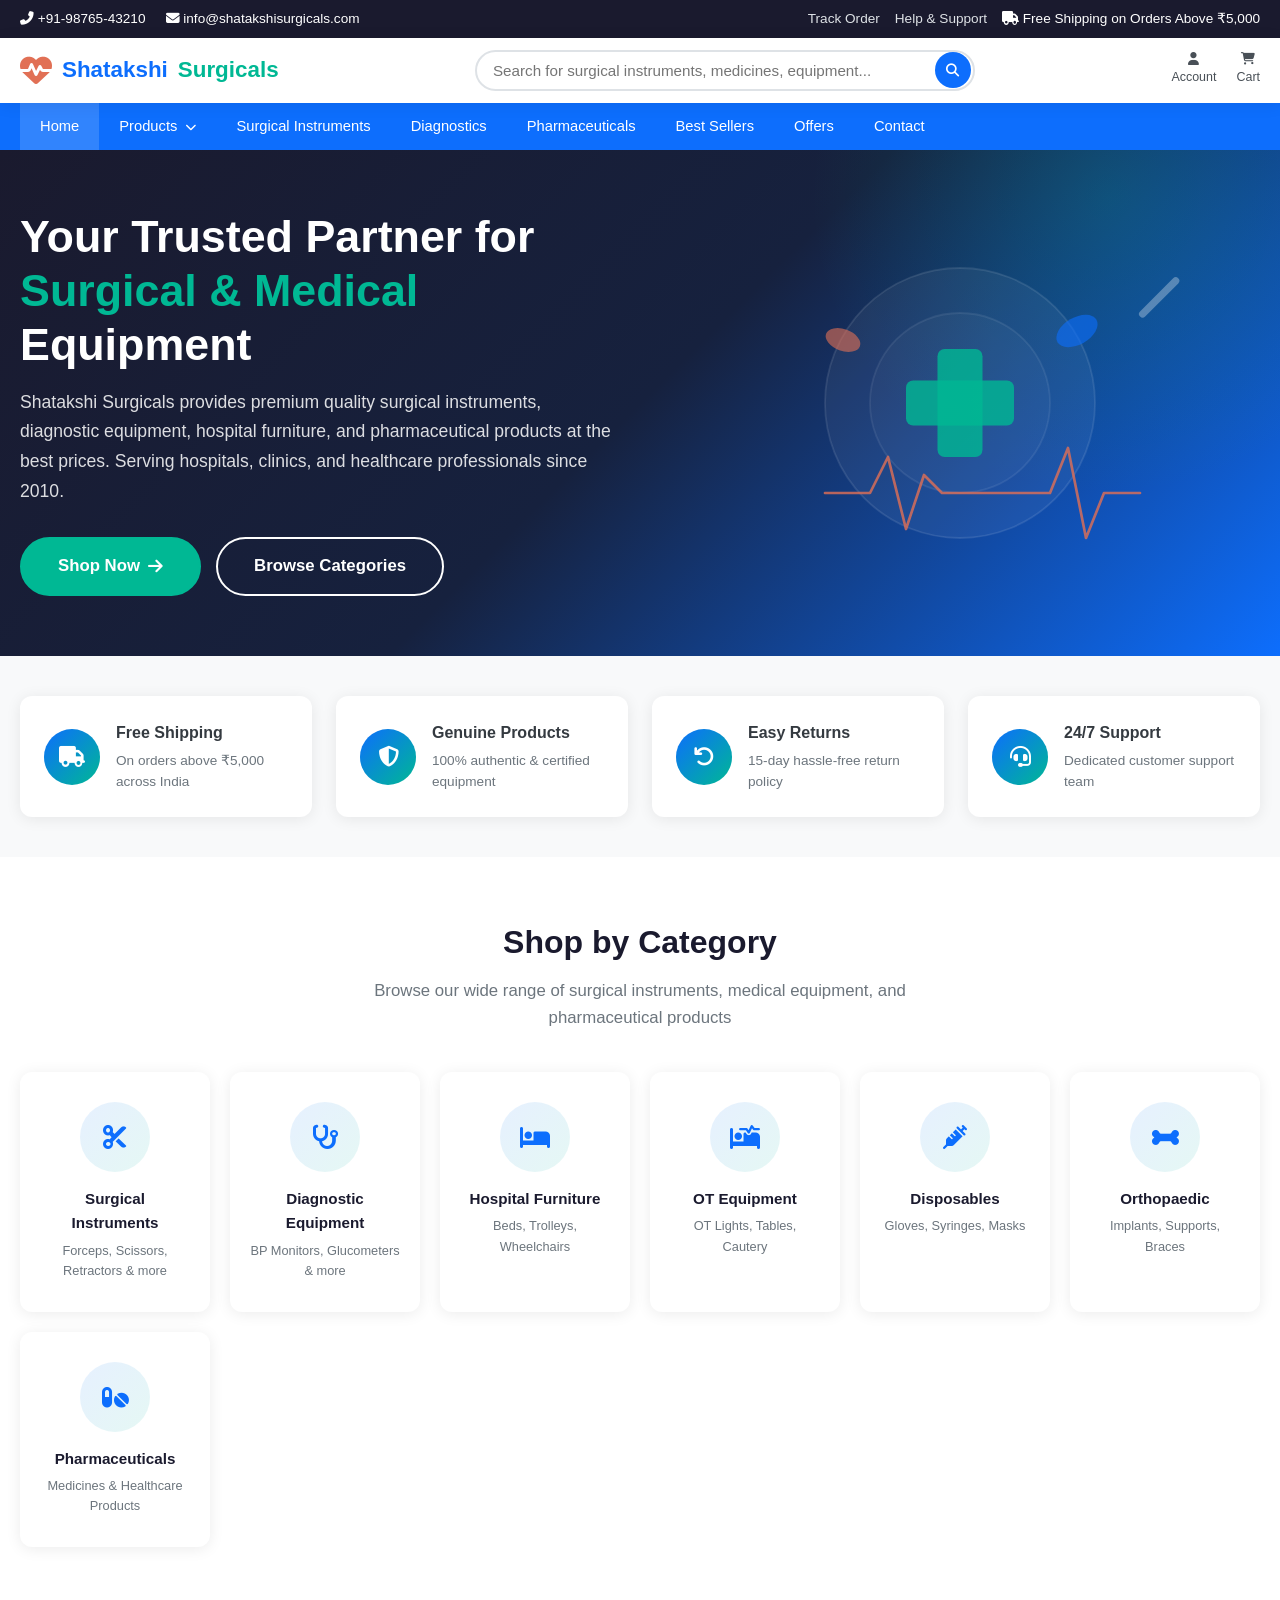
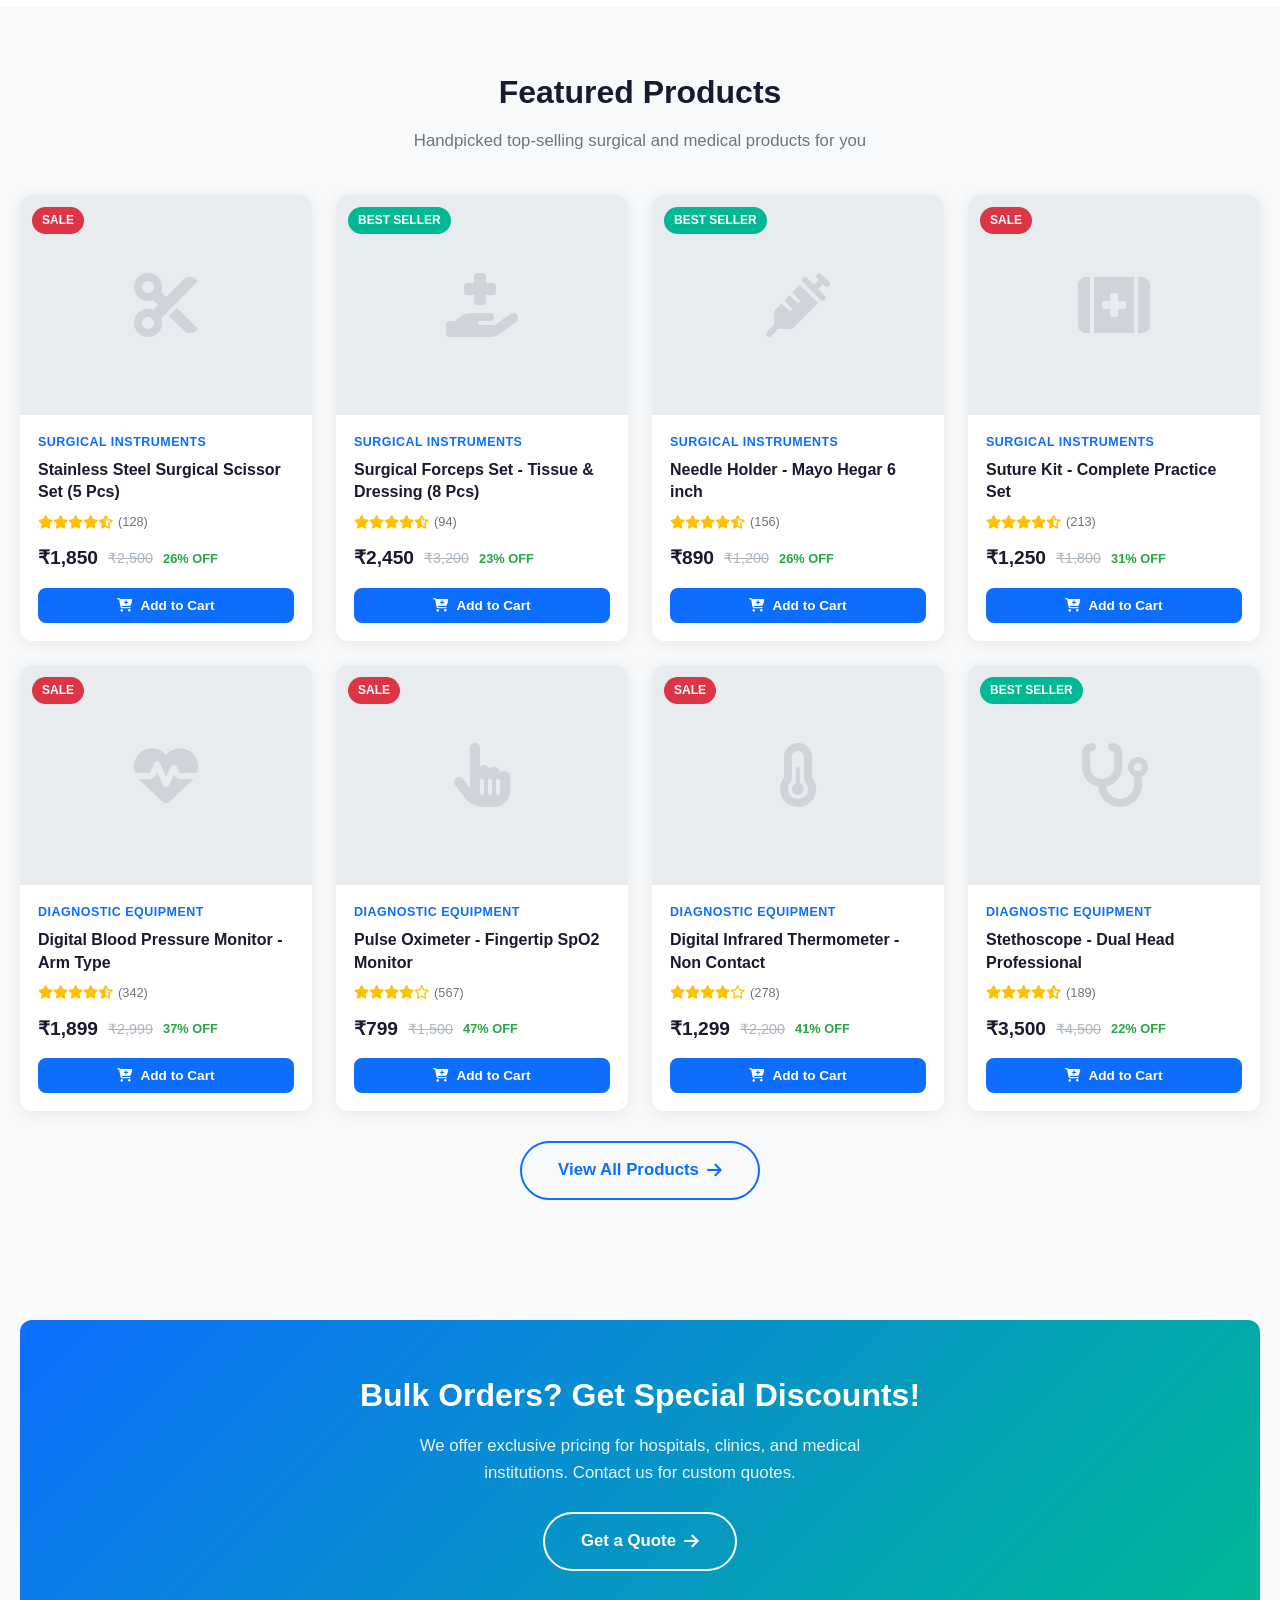
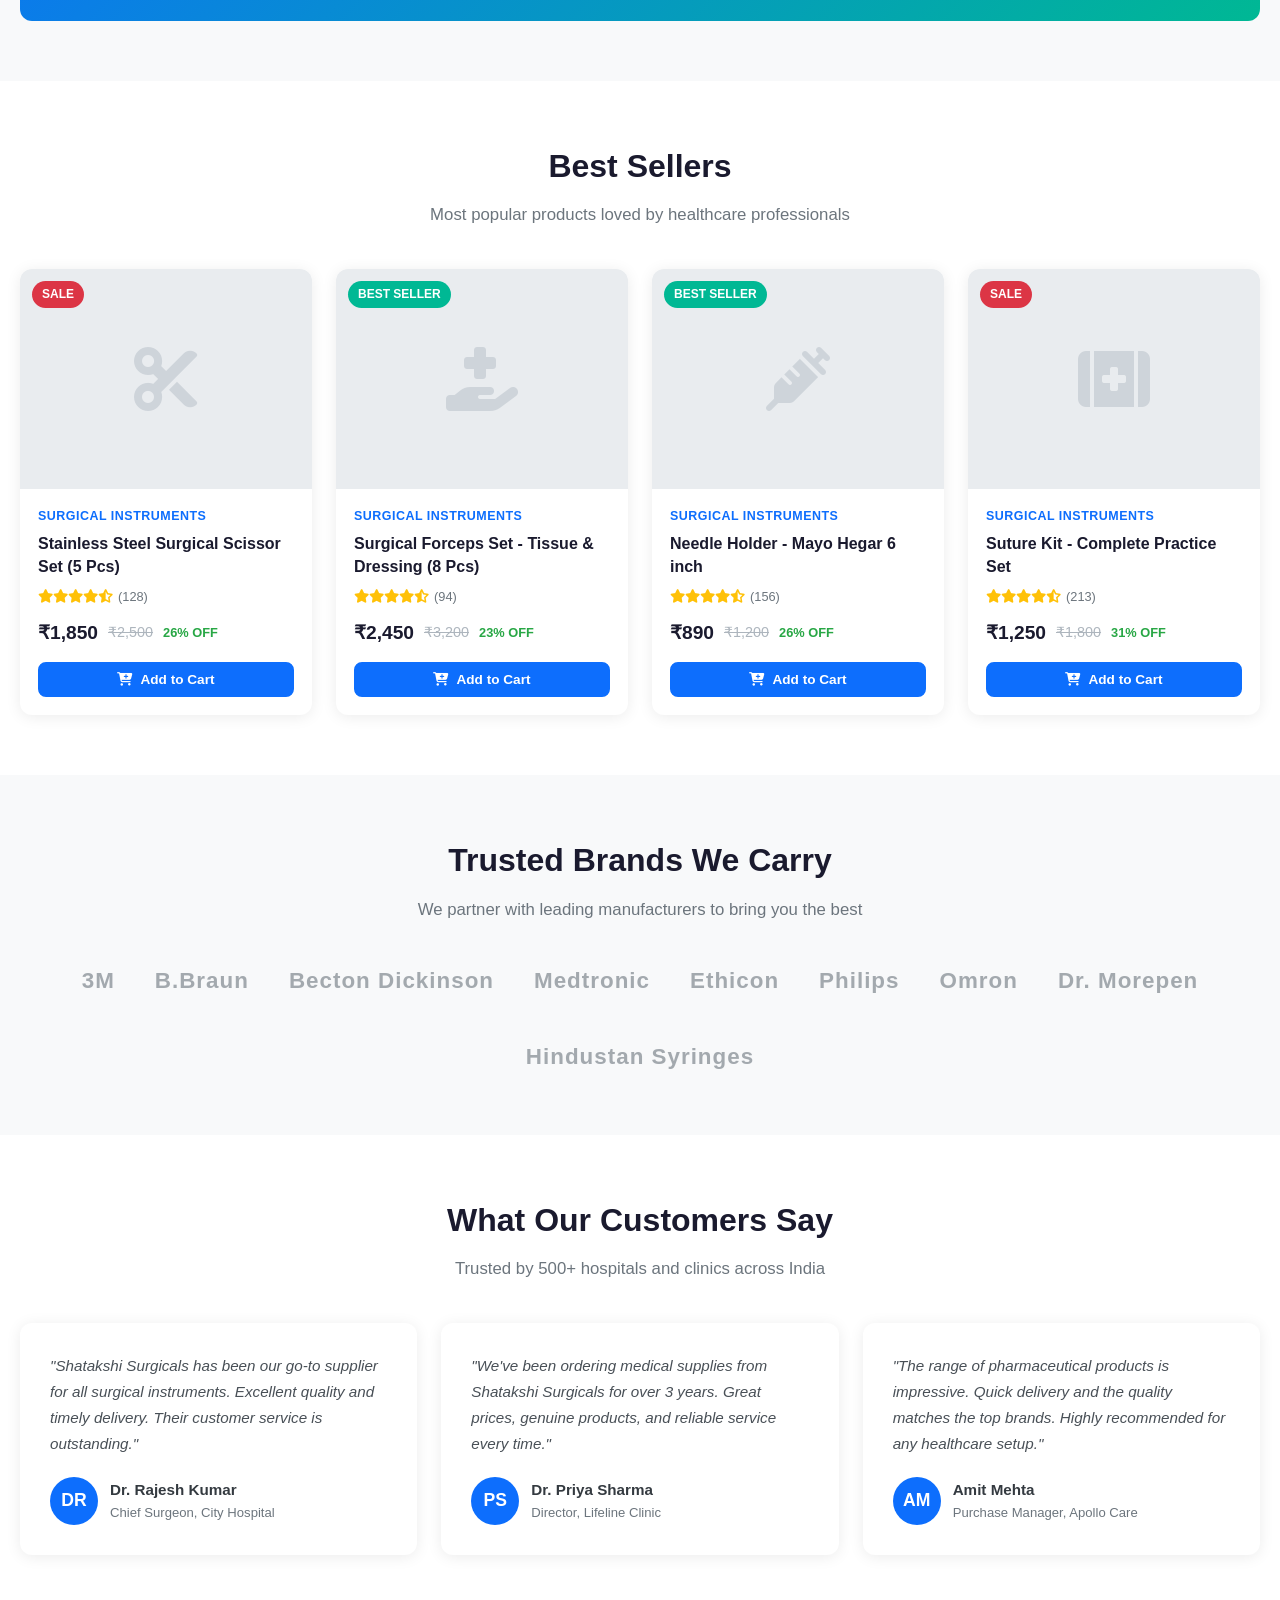
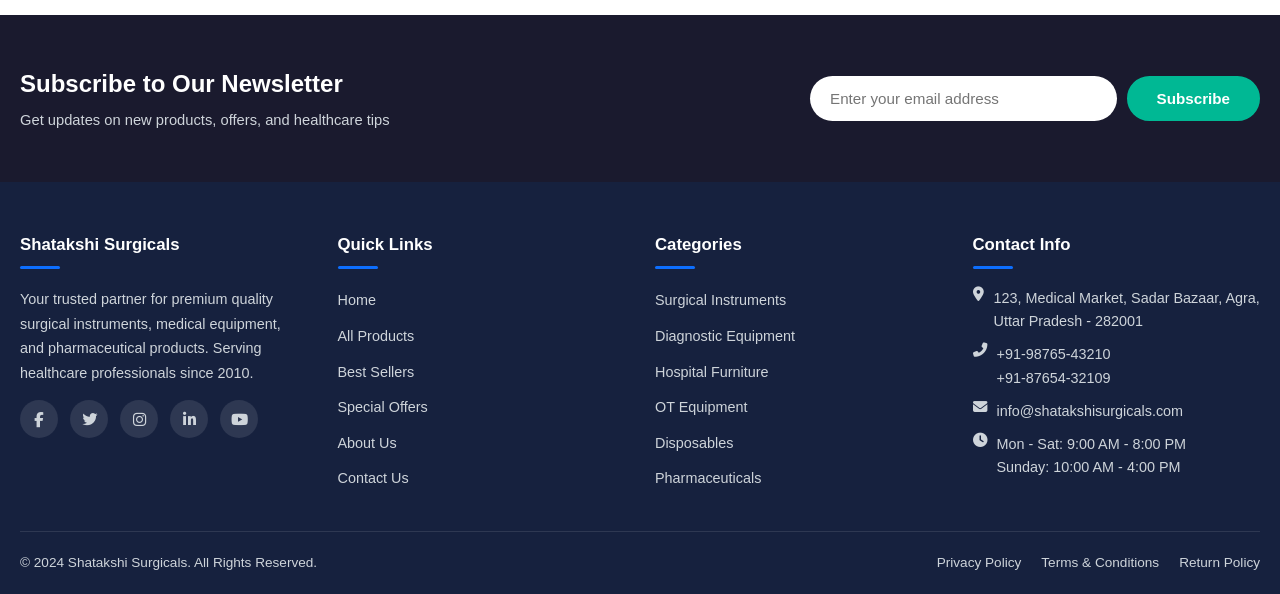
==== index.html @ 5acf2828 "Initial commit: Shatakshi Surgicals e-commerce website" ====
<!DOCTYPE html>
<html lang="en">
<head>
    <meta charset="UTF-8">
    <meta name="viewport" content="width=device-width, initial-scale=1.0">
    <title>Shatakshi Surgicals - Trusted Surgical & Pharmaceutical Equipment</title>
    <link rel="stylesheet" href="css/style.css">
    <link rel="stylesheet" href="https://cdnjs.cloudflare.com/ajax/libs/font-awesome/6.5.1/css/all.min.css">
</head>
<body>

    <!-- Top Bar -->
    <div class="top-bar">
        <div class="container">
            <div class="top-bar-left">
                <span><i class="fas fa-phone-alt"></i> +91-98765-43210</span>
                <span><i class="fas fa-envelope"></i> info@shatakshisurgicals.com</span>
            </div>
            <div class="top-bar-right">
                <a href="#">Track Order</a>
                <a href="#">Help & Support</a>
                <span><i class="fas fa-truck"></i> Free Shipping on Orders Above ₹5,000</span>
            </div>
        </div>
    </div>

    <!-- Header -->
    <header class="header">
        <div class="container">
            <a href="index.html" class="logo">
                <i class="fas fa-heartbeat" style="font-size: 2rem; color: #e17055;"></i>
                Shatakshi <span>Surgicals</span>
            </a>

            <div class="search-bar">
                <input type="text" id="searchInput" placeholder="Search for surgical instruments, medicines, equipment..." oninput="searchProducts(this.value)">
                <button onclick="searchProducts(document.getElementById('searchInput').value)">
                    <i class="fas fa-search"></i>
                </button>
                <div id="searchResults" class="search-dropdown" style="display:none; position:absolute; top:100%; left:0; right:0; background:#fff; border-radius:0 0 12px 12px; box-shadow:0 5px 30px rgba(0,0,0,0.12); max-height:300px; overflow-y:auto; z-index:999;"></div>
            </div>

            <div class="header-actions">
                <a href="#" class="header-action" onclick="event.preventDefault()">
                    <i class="fas fa-user"></i>
                    <span>Account</span>
                </a>
                <a href="cart.html" class="header-action">
                    <i class="fas fa-shopping-cart"></i>
                    <span>Cart</span>
                    <span class="cart-count" id="cartCount">0</span>
                </a>
            </div>

            <button class="menu-toggle" onclick="toggleMobileMenu()">
                <i class="fas fa-bars"></i>
            </button>
        </div>
    </header>

    <!-- Navigation -->
    <nav class="nav">
        <div class="container">
            <ul class="nav-list" id="navList">
                <li><a href="index.html" class="active">Home</a></li>
                <li>
                    <a href="products.html">Products <i class="fas fa-chevron-down" style="font-size:0.7rem;margin-left:4px;"></i></a>
                    <ul class="dropdown">
                        <li><a href="products.html?category=surgical-instruments">Surgical Instruments</a></li>
                        <li><a href="products.html?category=diagnostic-equipment">Diagnostic Equipment</a></li>
                        <li><a href="products.html?category=hospital-furniture">Hospital Furniture</a></li>
                        <li><a href="products.html?category=ot-equipment">OT Equipment</a></li>
                        <li><a href="products.html?category=disposables">Disposables & Consumables</a></li>
                        <li><a href="products.html?category=orthopaedic">Orthopaedic Supplies</a></li>
                        <li><a href="products.html?category=pharmaceuticals">Pharmaceuticals</a></li>
                        <li><a href="products.html">View All Products</a></li>
                    </ul>
                </li>
                <li><a href="products.html?category=surgical-instruments">Surgical Instruments</a></li>
                <li><a href="products.html?category=diagnostic-equipment">Diagnostics</a></li>
                <li><a href="products.html?category=pharmaceuticals">Pharmaceuticals</a></li>
                <li><a href="products.html?tag=bestseller">Best Sellers</a></li>
                <li><a href="products.html?tag=sale">Offers</a></li>
                <li><a href="#contact">Contact</a></li>
            </ul>
        </div>
    </nav>

    <!-- Hero Section -->
    <section class="hero">
        <div class="container">
            <div class="hero-content">
                <h1>Your Trusted Partner for <span>Surgical & Medical</span> Equipment</h1>
                <p>Shatakshi Surgicals provides premium quality surgical instruments, diagnostic equipment, hospital furniture, and pharmaceutical products at the best prices. Serving hospitals, clinics, and healthcare professionals since 2010.</p>
                <div class="hero-btns">
                    <a href="products.html" class="btn btn-secondary btn-lg">Shop Now <i class="fas fa-arrow-right"></i></a>
                    <a href="#categories" class="btn btn-outline btn-lg">Browse Categories</a>
                </div>
            </div>
            <div class="hero-visual">
                <svg viewBox="0 0 500 400" xmlns="http://www.w3.org/2000/svg">
                    <!-- Stethoscope illustration -->
                    <circle cx="250" cy="200" r="150" fill="rgba(255,255,255,0.05)" stroke="rgba(255,255,255,0.1)" stroke-width="2"/>
                    <circle cx="250" cy="200" r="100" fill="rgba(255,255,255,0.03)" stroke="rgba(255,255,255,0.08)" stroke-width="2"/>
                    <!-- Medical cross -->
                    <rect x="225" y="140" width="50" height="120" rx="8" fill="rgba(0,184,148,0.8)"/>
                    <rect x="190" y="175" width="120" height="50" rx="8" fill="rgba(0,184,148,0.8)"/>
                    <!-- Heartbeat line -->
                    <polyline points="100,300 150,300 170,260 190,340 210,280 230,300 350,300 370,250 390,350 410,300 450,300"
                              stroke="rgba(225,112,85,0.8)" stroke-width="3" fill="none" stroke-linecap="round" stroke-linejoin="round"/>
                    <!-- Pills -->
                    <ellipse cx="380" cy="120" rx="25" ry="15" fill="rgba(13,110,253,0.6)" transform="rotate(-30 380 120)"/>
                    <ellipse cx="120" cy="130" rx="20" ry="12" fill="rgba(225,112,85,0.6)" transform="rotate(20 120 130)"/>
                    <!-- Syringe hint -->
                    <rect x="340" cy="180" width="8" height="60" rx="4" fill="rgba(255,255,255,0.3)" transform="rotate(45 344 210)"/>
                </svg>
            </div>
        </div>
    </section>

    <!-- Features / Trust Badges -->
    <section class="section" style="padding: 40px 0;">
        <div class="container">
            <div class="features-grid">
                <div class="feature-card">
                    <div class="icon"><i class="fas fa-truck" style="font-size:1.3rem;"></i></div>
                    <div>
                        <h3>Free Shipping</h3>
                        <p>On orders above ₹5,000 across India</p>
                    </div>
                </div>
                <div class="feature-card">
                    <div class="icon"><i class="fas fa-shield-alt" style="font-size:1.3rem;"></i></div>
                    <div>
                        <h3>Genuine Products</h3>
                        <p>100% authentic & certified equipment</p>
                    </div>
                </div>
                <div class="feature-card">
                    <div class="icon"><i class="fas fa-undo" style="font-size:1.3rem;"></i></div>
                    <div>
                        <h3>Easy Returns</h3>
                        <p>15-day hassle-free return policy</p>
                    </div>
                </div>
                <div class="feature-card">
                    <div class="icon"><i class="fas fa-headset" style="font-size:1.3rem;"></i></div>
                    <div>
                        <h3>24/7 Support</h3>
                        <p>Dedicated customer support team</p>
                    </div>
                </div>
            </div>
        </div>
    </section>

    <!-- Categories Section -->
    <section class="section" id="categories" style="background: var(--white);">
        <div class="container">
            <div class="section-title">
                <h2>Shop by Category</h2>
                <p>Browse our wide range of surgical instruments, medical equipment, and pharmaceutical products</p>
            </div>
            <div class="categories-grid">
                <a href="products.html?category=surgical-instruments" class="category-card">
                    <div class="icon"><i class="fas fa-cut" style="font-size:1.5rem; color:var(--primary);"></i></div>
                    <h3>Surgical Instruments</h3>
                    <p>Forceps, Scissors, Retractors & more</p>
                </a>
                <a href="products.html?category=diagnostic-equipment" class="category-card">
                    <div class="icon"><i class="fas fa-stethoscope" style="font-size:1.5rem; color:var(--primary);"></i></div>
                    <h3>Diagnostic Equipment</h3>
                    <p>BP Monitors, Glucometers & more</p>
                </a>
                <a href="products.html?category=hospital-furniture" class="category-card">
                    <div class="icon"><i class="fas fa-bed" style="font-size:1.5rem; color:var(--primary);"></i></div>
                    <h3>Hospital Furniture</h3>
                    <p>Beds, Trolleys, Wheelchairs</p>
                </a>
                <a href="products.html?category=ot-equipment" class="category-card">
                    <div class="icon"><i class="fas fa-procedures" style="font-size:1.5rem; color:var(--primary);"></i></div>
                    <h3>OT Equipment</h3>
                    <p>OT Lights, Tables, Cautery</p>
                </a>
                <a href="products.html?category=disposables" class="category-card">
                    <div class="icon"><i class="fas fa-syringe" style="font-size:1.5rem; color:var(--primary);"></i></div>
                    <h3>Disposables</h3>
                    <p>Gloves, Syringes, Masks</p>
                </a>
                <a href="products.html?category=orthopaedic" class="category-card">
                    <div class="icon"><i class="fas fa-bone" style="font-size:1.5rem; color:var(--primary);"></i></div>
                    <h3>Orthopaedic</h3>
                    <p>Implants, Supports, Braces</p>
                </a>
                <a href="products.html?category=pharmaceuticals" class="category-card">
                    <div class="icon"><i class="fas fa-pills" style="font-size:1.5rem; color:var(--primary);"></i></div>
                    <h3>Pharmaceuticals</h3>
                    <p>Medicines & Healthcare Products</p>
                </a>
            </div>
        </div>
    </section>

    <!-- Featured Products -->
    <section class="section">
        <div class="container">
            <div class="section-title">
                <h2>Featured Products</h2>
                <p>Handpicked top-selling surgical and medical products for you</p>
            </div>
            <div class="products-grid" id="featuredProducts">
                <!-- Filled by JS -->
            </div>
            <div class="text-center mt-3">
                <a href="products.html" class="btn btn-outline-primary btn-lg">View All Products <i class="fas fa-arrow-right"></i></a>
            </div>
        </div>
    </section>

    <!-- CTA Banner -->
    <section class="section">
        <div class="container">
            <div class="cta-banner">
                <h2>Bulk Orders? Get Special Discounts!</h2>
                <p>We offer exclusive pricing for hospitals, clinics, and medical institutions. Contact us for custom quotes.</p>
                <a href="#contact" class="btn btn-outline btn-lg">Get a Quote <i class="fas fa-arrow-right"></i></a>
            </div>
        </div>
    </section>

    <!-- Best Sellers -->
    <section class="section" style="background: var(--white);">
        <div class="container">
            <div class="section-title">
                <h2>Best Sellers</h2>
                <p>Most popular products loved by healthcare professionals</p>
            </div>
            <div class="products-grid" id="bestSellers">
                <!-- Filled by JS -->
            </div>
        </div>
    </section>

    <!-- Brands -->
    <section class="section">
        <div class="container">
            <div class="section-title">
                <h2>Trusted Brands We Carry</h2>
                <p>We partner with leading manufacturers to bring you the best</p>
            </div>
            <div class="brands-grid">
                <div class="brand">3M</div>
                <div class="brand">B.Braun</div>
                <div class="brand">Becton Dickinson</div>
                <div class="brand">Medtronic</div>
                <div class="brand">Ethicon</div>
                <div class="brand">Philips</div>
                <div class="brand">Omron</div>
                <div class="brand">Dr. Morepen</div>
                <div class="brand">Hindustan Syringes</div>
            </div>
        </div>
    </section>

    <!-- Testimonials -->
    <section class="section" style="background: var(--white);">
        <div class="container">
            <div class="section-title">
                <h2>What Our Customers Say</h2>
                <p>Trusted by 500+ hospitals and clinics across India</p>
            </div>
            <div class="testimonials-grid">
                <div class="testimonial-card">
                    <div class="quote">"Shatakshi Surgicals has been our go-to supplier for all surgical instruments. Excellent quality and timely delivery. Their customer service is outstanding."</div>
                    <div class="author">
                        <div class="avatar">DR</div>
                        <div class="author-info">
                            <h4>Dr. Rajesh Kumar</h4>
                            <p>Chief Surgeon, City Hospital</p>
                        </div>
                    </div>
                </div>
                <div class="testimonial-card">
                    <div class="quote">"We've been ordering medical supplies from Shatakshi Surgicals for over 3 years. Great prices, genuine products, and reliable service every time."</div>
                    <div class="author">
                        <div class="avatar">PS</div>
                        <div class="author-info">
                            <h4>Dr. Priya Sharma</h4>
                            <p>Director, Lifeline Clinic</p>
                        </div>
                    </div>
                </div>
                <div class="testimonial-card">
                    <div class="quote">"The range of pharmaceutical products is impressive. Quick delivery and the quality matches the top brands. Highly recommended for any healthcare setup."</div>
                    <div class="author">
                        <div class="avatar">AM</div>
                        <div class="author-info">
                            <h4>Amit Mehta</h4>
                            <p>Purchase Manager, Apollo Care</p>
                        </div>
                    </div>
                </div>
            </div>
        </div>
    </section>

    <!-- Newsletter -->
    <section class="newsletter">
        <div class="container">
            <div>
                <h3>Subscribe to Our Newsletter</h3>
                <p>Get updates on new products, offers, and healthcare tips</p>
            </div>
            <form class="newsletter-form" onsubmit="event.preventDefault(); showToast('Thank you for subscribing!', 'success');">
                <input type="email" placeholder="Enter your email address" required>
                <button type="submit" class="btn btn-secondary">Subscribe</button>
            </form>
        </div>
    </section>

    <!-- Footer -->
    <footer class="footer" id="contact">
        <div class="container">
            <div class="footer-grid">
                <div class="footer-col">
                    <h4>Shatakshi Surgicals</h4>
                    <p>Your trusted partner for premium quality surgical instruments, medical equipment, and pharmaceutical products. Serving healthcare professionals since 2010.</p>
                    <div class="footer-social">
                        <a href="#"><i class="fab fa-facebook-f"></i></a>
                        <a href="#"><i class="fab fa-twitter"></i></a>
                        <a href="#"><i class="fab fa-instagram"></i></a>
                        <a href="#"><i class="fab fa-linkedin-in"></i></a>
                        <a href="#"><i class="fab fa-youtube"></i></a>
                    </div>
                </div>
                <div class="footer-col">
                    <h4>Quick Links</h4>
                    <ul>
                        <li><a href="index.html">Home</a></li>
                        <li><a href="products.html">All Products</a></li>
                        <li><a href="products.html?tag=bestseller">Best Sellers</a></li>
                        <li><a href="products.html?tag=sale">Special Offers</a></li>
                        <li><a href="#">About Us</a></li>
                        <li><a href="#contact">Contact Us</a></li>
                    </ul>
                </div>
                <div class="footer-col">
                    <h4>Categories</h4>
                    <ul>
                        <li><a href="products.html?category=surgical-instruments">Surgical Instruments</a></li>
                        <li><a href="products.html?category=diagnostic-equipment">Diagnostic Equipment</a></li>
                        <li><a href="products.html?category=hospital-furniture">Hospital Furniture</a></li>
                        <li><a href="products.html?category=ot-equipment">OT Equipment</a></li>
                        <li><a href="products.html?category=disposables">Disposables</a></li>
                        <li><a href="products.html?category=pharmaceuticals">Pharmaceuticals</a></li>
                    </ul>
                </div>
                <div class="footer-col">
                    <h4>Contact Info</h4>
                    <ul class="footer-contact">
                        <li>
                            <i class="fas fa-map-marker-alt"></i>
                            <span>123, Medical Market, Sadar Bazaar, Agra, Uttar Pradesh - 282001</span>
                        </li>
                        <li>
                            <i class="fas fa-phone-alt"></i>
                            <span>+91-98765-43210<br>+91-87654-32109</span>
                        </li>
                        <li>
                            <i class="fas fa-envelope"></i>
                            <span>info@shatakshisurgicals.com</span>
                        </li>
                        <li>
                            <i class="fas fa-clock"></i>
                            <span>Mon - Sat: 9:00 AM - 8:00 PM<br>Sunday: 10:00 AM - 4:00 PM</span>
                        </li>
                    </ul>
                </div>
            </div>
            <div class="footer-bottom">
                <p>&copy; 2024 Shatakshi Surgicals. All Rights Reserved.</p>
                <div style="display:flex; gap:20px;">
                    <a href="#">Privacy Policy</a>
                    <a href="#">Terms & Conditions</a>
                    <a href="#">Return Policy</a>
                </div>
            </div>
        </div>
    </footer>

    <!-- Toast Notification -->
    <div class="toast" id="toast"></div>

    <!-- Back to Top -->
    <button class="back-to-top" id="backToTop" onclick="window.scrollTo({top:0, behavior:'smooth'})">
        <i class="fas fa-chevron-up"></i>
    </button>

    <script src="js/products-data.js"></script>
    <script src="js/app.js"></script>
    <script>
        // Load featured products on homepage
        document.addEventListener('DOMContentLoaded', function() {
            const featured = products.filter(p => p.featured).slice(0, 8);
            const bestSellers = products.filter(p => p.tags && p.tags.includes('bestseller')).slice(0, 4);

            const featuredGrid = document.getElementById('featuredProducts');
            const bestSellersGrid = document.getElementById('bestSellers');

            if (featuredGrid) featuredGrid.innerHTML = featured.map(p => createProductCard(p)).join('');
            if (bestSellersGrid) bestSellersGrid.innerHTML = bestSellers.map(p => createProductCard(p)).join('');

            updateCartCount();
        });
    </script>
</body>
</html>
---- css/style.css ----
/* ========== CSS RESET & VARIABLES ========== */
*, *::before, *::after {
    margin: 0;
    padding: 0;
    box-sizing: border-box;
}

:root {
    --primary: #0d6efd;
    --primary-dark: #0a58ca;
    --secondary: #00b894;
    --accent: #e17055;
    --dark: #1a1a2e;
    --dark-light: #16213e;
    --gray-100: #f8f9fa;
    --gray-200: #e9ecef;
    --gray-300: #dee2e6;
    --gray-400: #ced4da;
    --gray-500: #adb5bd;
    --gray-600: #6c757d;
    --gray-700: #495057;
    --gray-800: #343a40;
    --white: #ffffff;
    --success: #28a745;
    --danger: #dc3545;
    --warning: #ffc107;
    --shadow: 0 2px 15px rgba(0, 0, 0, 0.08);
    --shadow-lg: 0 5px 30px rgba(0, 0, 0, 0.12);
    --radius: 8px;
    --radius-lg: 12px;
    --transition: all 0.3s ease;
    --font-main: 'Segoe UI', Tahoma, Geneva, Verdana, sans-serif;
}

html {
    scroll-behavior: smooth;
}

body {
    font-family: var(--font-main);
    color: var(--gray-800);
    background: var(--gray-100);
    line-height: 1.6;
}

a {
    text-decoration: none;
    color: inherit;
    transition: var(--transition);
}

ul, ol {
    list-style: none;
}

img {
    max-width: 100%;
    height: auto;
    display: block;
}

button {
    cursor: pointer;
    border: none;
    outline: none;
    font-family: inherit;
    transition: var(--transition);
}

input, select, textarea {
    font-family: inherit;
    outline: none;
    border: 1px solid var(--gray-300);
    border-radius: var(--radius);
    padding: 10px 14px;
    font-size: 0.95rem;
    transition: var(--transition);
}

input:focus, select:focus, textarea:focus {
    border-color: var(--primary);
    box-shadow: 0 0 0 3px rgba(13, 110, 253, 0.15);
}

.container {
    max-width: 1280px;
    margin: 0 auto;
    padding: 0 20px;
}

/* ========== TOP BAR ========== */
.top-bar {
    background: var(--dark);
    color: var(--white);
    padding: 8px 0;
    font-size: 0.85rem;
}

.top-bar .container {
    display: flex;
    justify-content: space-between;
    align-items: center;
    flex-wrap: wrap;
    gap: 8px;
}

.top-bar a {
    color: var(--gray-300);
}

.top-bar a:hover {
    color: var(--white);
}

.top-bar-left {
    display: flex;
    align-items: center;
    gap: 20px;
}

.top-bar-right {
    display: flex;
    align-items: center;
    gap: 15px;
}

/* ========== HEADER / NAVBAR ========== */
.header {
    background: var(--white);
    box-shadow: var(--shadow);
    position: sticky;
    top: 0;
    z-index: 1000;
}

.header .container {
    display: flex;
    justify-content: space-between;
    align-items: center;
    padding: 12px 20px;
    gap: 20px;
}

.logo {
    display: flex;
    align-items: center;
    gap: 10px;
    font-size: 1.4rem;
    font-weight: 700;
    color: var(--primary);
    white-space: nowrap;
}

.logo svg {
    width: 40px;
    height: 40px;
}

.logo span {
    color: var(--secondary);
}

.search-bar {
    flex: 1;
    max-width: 500px;
    display: flex;
    position: relative;
}

.search-bar input {
    width: 100%;
    padding: 10px 45px 10px 16px;
    border: 2px solid var(--gray-300);
    border-radius: 50px;
    font-size: 0.95rem;
}

.search-bar input:focus {
    border-color: var(--primary);
}

.search-bar button {
    position: absolute;
    right: 4px;
    top: 50%;
    transform: translateY(-50%);
    background: var(--primary);
    color: var(--white);
    border-radius: 50%;
    width: 36px;
    height: 36px;
    display: flex;
    align-items: center;
    justify-content: center;
}

.search-bar button:hover {
    background: var(--primary-dark);
}

.header-actions {
    display: flex;
    align-items: center;
    gap: 20px;
}

.header-action {
    display: flex;
    flex-direction: column;
    align-items: center;
    gap: 2px;
    font-size: 0.78rem;
    color: var(--gray-700);
    position: relative;
    cursor: pointer;
}

.header-action:hover {
    color: var(--primary);
}

.header-action svg {
    width: 24px;
    height: 24px;
}

.cart-count {
    position: absolute;
    top: -6px;
    right: -8px;
    background: var(--accent);
    color: var(--white);
    font-size: 0.7rem;
    font-weight: 700;
    width: 20px;
    height: 20px;
    border-radius: 50%;
    display: flex;
    align-items: center;
    justify-content: center;
}

/* Mobile menu toggle */
.menu-toggle {
    display: none;
    background: none;
    font-size: 1.6rem;
    color: var(--gray-700);
}

/* ========== NAVIGATION ========== */
.nav {
    background: var(--primary);
}

.nav .container {
    display: flex;
    align-items: center;
    gap: 0;
}

.nav-list {
    display: flex;
    gap: 0;
    width: 100%;
}

.nav-list li {
    position: relative;
}

.nav-list li a {
    display: block;
    color: var(--white);
    padding: 12px 20px;
    font-size: 0.92rem;
    font-weight: 500;
    white-space: nowrap;
}

.nav-list li a:hover,
.nav-list li a.active {
    background: rgba(255, 255, 255, 0.15);
}

/* Dropdown */
.nav-list li .dropdown {
    position: absolute;
    top: 100%;
    left: 0;
    min-width: 220px;
    background: var(--white);
    box-shadow: var(--shadow-lg);
    border-radius: 0 0 var(--radius) var(--radius);
    opacity: 0;
    visibility: hidden;
    transform: translateY(10px);
    transition: var(--transition);
    z-index: 100;
}

.nav-list li:hover .dropdown {
    opacity: 1;
    visibility: visible;
    transform: translateY(0);
}

.dropdown a {
    color: var(--gray-800) !important;
    padding: 10px 18px !important;
    font-size: 0.88rem !important;
    border-bottom: 1px solid var(--gray-200);
}

.dropdown a:hover {
    background: var(--gray-100) !important;
    color: var(--primary) !important;
}

/* ========== HERO BANNER ========== */
.hero {
    background: linear-gradient(135deg, var(--dark) 0%, var(--dark-light) 50%, var(--primary) 100%);
    color: var(--white);
    padding: 60px 0;
    position: relative;
    overflow: hidden;
}

.hero::before {
    content: '';
    position: absolute;
    top: -50%;
    right: -10%;
    width: 600px;
    height: 600px;
    background: radial-gradient(circle, rgba(0, 184, 148, 0.2), transparent 70%);
    border-radius: 50%;
}

.hero .container {
    display: flex;
    align-items: center;
    justify-content: space-between;
    gap: 40px;
    position: relative;
    z-index: 1;
}

.hero-content {
    flex: 1;
    max-width: 600px;
}

.hero-content h1 {
    font-size: 2.8rem;
    font-weight: 800;
    line-height: 1.2;
    margin-bottom: 16px;
}

.hero-content h1 span {
    color: var(--secondary);
}

.hero-content p {
    font-size: 1.1rem;
    color: rgba(255, 255, 255, 0.85);
    margin-bottom: 30px;
    line-height: 1.7;
}

.hero-btns {
    display: flex;
    gap: 15px;
    flex-wrap: wrap;
}

.hero-visual {
    flex: 1;
    display: flex;
    justify-content: center;
    align-items: center;
}

.hero-visual svg {
    width: 100%;
    max-width: 450px;
    height: auto;
}

/* ========== BUTTONS ========== */
.btn {
    display: inline-flex;
    align-items: center;
    justify-content: center;
    gap: 8px;
    padding: 12px 28px;
    border-radius: 50px;
    font-size: 0.95rem;
    font-weight: 600;
    transition: var(--transition);
    cursor: pointer;
    border: 2px solid transparent;
}

.btn-primary {
    background: var(--primary);
    color: var(--white);
    border-color: var(--primary);
}

.btn-primary:hover {
    background: var(--primary-dark);
    border-color: var(--primary-dark);
    transform: translateY(-2px);
    box-shadow: 0 4px 15px rgba(13, 110, 253, 0.4);
}

.btn-secondary {
    background: var(--secondary);
    color: var(--white);
    border-color: var(--secondary);
}

.btn-secondary:hover {
    background: #00a383;
    border-color: #00a383;
    transform: translateY(-2px);
}

.btn-outline {
    background: transparent;
    color: var(--white);
    border-color: var(--white);
}

.btn-outline:hover {
    background: var(--white);
    color: var(--dark);
    transform: translateY(-2px);
}

.btn-outline-primary {
    background: transparent;
    color: var(--primary);
    border-color: var(--primary);
}

.btn-outline-primary:hover {
    background: var(--primary);
    color: var(--white);
}

.btn-danger {
    background: var(--danger);
    color: var(--white);
    border-color: var(--danger);
}

.btn-danger:hover {
    background: #bb2d3b;
}

.btn-sm {
    padding: 8px 18px;
    font-size: 0.85rem;
}

.btn-lg {
    padding: 14px 36px;
    font-size: 1.05rem;
}

.btn-block {
    width: 100%;
}

/* ========== SECTION STYLES ========== */
.section {
    padding: 60px 0;
}

.section-title {
    text-align: center;
    margin-bottom: 40px;
}

.section-title h2 {
    font-size: 2rem;
    font-weight: 700;
    color: var(--dark);
    margin-bottom: 10px;
}

.section-title p {
    color: var(--gray-600);
    font-size: 1.05rem;
    max-width: 600px;
    margin: 0 auto;
}

/* ========== CATEGORIES GRID ========== */
.categories-grid {
    display: grid;
    grid-template-columns: repeat(auto-fill, minmax(180px, 1fr));
    gap: 20px;
}

.category-card {
    background: var(--white);
    border-radius: var(--radius-lg);
    padding: 30px 20px;
    text-align: center;
    box-shadow: var(--shadow);
    transition: var(--transition);
    cursor: pointer;
}

.category-card:hover {
    transform: translateY(-5px);
    box-shadow: var(--shadow-lg);
}

.category-card .icon {
    width: 70px;
    height: 70px;
    margin: 0 auto 15px;
    background: linear-gradient(135deg, rgba(13, 110, 253, 0.1), rgba(0, 184, 148, 0.1));
    border-radius: 50%;
    display: flex;
    align-items: center;
    justify-content: center;
}

.category-card .icon svg {
    width: 35px;
    height: 35px;
    color: var(--primary);
}

.category-card h3 {
    font-size: 0.95rem;
    font-weight: 600;
    color: var(--dark);
    margin-bottom: 5px;
}

.category-card p {
    font-size: 0.8rem;
    color: var(--gray-600);
}

/* ========== PRODUCT CARDS ========== */
.products-grid {
    display: grid;
    grid-template-columns: repeat(auto-fill, minmax(260px, 1fr));
    gap: 24px;
}

.product-card {
    background: var(--white);
    border-radius: var(--radius-lg);
    overflow: hidden;
    box-shadow: var(--shadow);
    transition: var(--transition);
    position: relative;
}

.product-card:hover {
    transform: translateY(-4px);
    box-shadow: var(--shadow-lg);
}

.product-badge {
    position: absolute;
    top: 12px;
    left: 12px;
    background: var(--accent);
    color: var(--white);
    font-size: 0.75rem;
    font-weight: 700;
    padding: 4px 10px;
    border-radius: 20px;
    z-index: 2;
}

.product-badge.sale {
    background: var(--danger);
}

.product-badge.new {
    background: var(--secondary);
}

.product-image {
    width: 100%;
    height: 220px;
    background: var(--gray-200);
    display: flex;
    align-items: center;
    justify-content: center;
    overflow: hidden;
    position: relative;
}

.product-image svg {
    width: 80px;
    height: 80px;
    color: var(--gray-400);
}

.product-image img {
    width: 100%;
    height: 100%;
    object-fit: cover;
}

.product-actions-overlay {
    position: absolute;
    bottom: 0;
    left: 0;
    right: 0;
    background: rgba(0, 0, 0, 0.6);
    display: flex;
    justify-content: center;
    gap: 10px;
    padding: 12px;
    transform: translateY(100%);
    transition: var(--transition);
}

.product-card:hover .product-actions-overlay {
    transform: translateY(0);
}

.product-actions-overlay button {
    background: var(--white);
    color: var(--dark);
    width: 38px;
    height: 38px;
    border-radius: 50%;
    display: flex;
    align-items: center;
    justify-content: center;
    font-size: 0.9rem;
}

.product-actions-overlay button:hover {
    background: var(--primary);
    color: var(--white);
}

.product-info {
    padding: 18px;
}

.product-category {
    font-size: 0.78rem;
    color: var(--primary);
    font-weight: 600;
    text-transform: uppercase;
    letter-spacing: 0.5px;
    margin-bottom: 6px;
}

.product-name {
    font-size: 1rem;
    font-weight: 600;
    color: var(--dark);
    margin-bottom: 8px;
    line-height: 1.4;
    display: -webkit-box;
    -webkit-line-clamp: 2;
    -webkit-box-orient: vertical;
    overflow: hidden;
}

.product-name a:hover {
    color: var(--primary);
}

.product-rating {
    display: flex;
    align-items: center;
    gap: 5px;
    margin-bottom: 10px;
}

.stars {
    color: var(--warning);
    font-size: 0.85rem;
}

.rating-count {
    font-size: 0.8rem;
    color: var(--gray-600);
}

.product-price {
    display: flex;
    align-items: center;
    gap: 10px;
    margin-bottom: 14px;
}

.price-current {
    font-size: 1.2rem;
    font-weight: 700;
    color: var(--dark);
}

.price-original {
    font-size: 0.9rem;
    color: var(--gray-500);
    text-decoration: line-through;
}

.price-discount {
    font-size: 0.8rem;
    color: var(--success);
    font-weight: 600;
}

.product-card .btn {
    width: 100%;
    border-radius: var(--radius);
}

/* ========== FEATURES / TRUST BADGES ========== */
.features-grid {
    display: grid;
    grid-template-columns: repeat(auto-fill, minmax(250px, 1fr));
    gap: 24px;
}

.feature-card {
    display: flex;
    align-items: center;
    gap: 16px;
    background: var(--white);
    padding: 24px;
    border-radius: var(--radius-lg);
    box-shadow: var(--shadow);
}

.feature-card .icon {
    width: 56px;
    height: 56px;
    min-width: 56px;
    background: linear-gradient(135deg, var(--primary), var(--secondary));
    border-radius: 50%;
    display: flex;
    align-items: center;
    justify-content: center;
    color: var(--white);
}

.feature-card .icon svg {
    width: 26px;
    height: 26px;
}

.feature-card h3 {
    font-size: 1rem;
    font-weight: 600;
    margin-bottom: 4px;
}

.feature-card p {
    font-size: 0.85rem;
    color: var(--gray-600);
}

/* ========== BANNER / CTA ========== */
.cta-banner {
    background: linear-gradient(135deg, var(--primary), var(--secondary));
    color: var(--white);
    padding: 50px;
    border-radius: var(--radius-lg);
    text-align: center;
}

.cta-banner h2 {
    font-size: 2rem;
    margin-bottom: 12px;
}

.cta-banner p {
    font-size: 1.05rem;
    opacity: 0.9;
    margin-bottom: 25px;
    max-width: 500px;
    margin-left: auto;
    margin-right: auto;
}

/* ========== BRANDS SECTION ========== */
.brands-grid {
    display: flex;
    justify-content: center;
    align-items: center;
    gap: 40px;
    flex-wrap: wrap;
    opacity: 0.6;
}

.brands-grid .brand {
    font-size: 1.4rem;
    font-weight: 700;
    color: var(--gray-600);
    letter-spacing: 1px;
}

/* ========== TESTIMONIALS ========== */
.testimonials-grid {
    display: grid;
    grid-template-columns: repeat(auto-fill, minmax(320px, 1fr));
    gap: 24px;
}

.testimonial-card {
    background: var(--white);
    padding: 30px;
    border-radius: var(--radius-lg);
    box-shadow: var(--shadow);
}

.testimonial-card .quote {
    font-size: 0.95rem;
    color: var(--gray-700);
    line-height: 1.7;
    margin-bottom: 20px;
    font-style: italic;
}

.testimonial-card .author {
    display: flex;
    align-items: center;
    gap: 12px;
}

.testimonial-card .avatar {
    width: 48px;
    height: 48px;
    border-radius: 50%;
    background: var(--primary);
    color: var(--white);
    display: flex;
    align-items: center;
    justify-content: center;
    font-weight: 700;
    font-size: 1.1rem;
}

.testimonial-card .author-info h4 {
    font-size: 0.95rem;
    font-weight: 600;
}

.testimonial-card .author-info p {
    font-size: 0.82rem;
    color: var(--gray-600);
}

/* ========== NEWSLETTER ========== */
.newsletter {
    background: var(--dark);
    color: var(--white);
    padding: 50px 0;
}

.newsletter .container {
    display: flex;
    align-items: center;
    justify-content: space-between;
    gap: 30px;
    flex-wrap: wrap;
}

.newsletter h3 {
    font-size: 1.5rem;
    margin-bottom: 6px;
}

.newsletter p {
    color: var(--gray-400);
    font-size: 0.92rem;
}

.newsletter-form {
    display: flex;
    gap: 10px;
    flex: 1;
    max-width: 450px;
}

.newsletter-form input {
    flex: 1;
    border-radius: 50px;
    border: none;
    padding: 12px 20px;
}

/* ========== FOOTER ========== */
.footer {
    background: var(--dark-light);
    color: var(--gray-400);
    padding: 50px 0 20px;
}

.footer-grid {
    display: grid;
    grid-template-columns: repeat(auto-fill, minmax(230px, 1fr));
    gap: 30px;
    margin-bottom: 30px;
}

.footer-col h4 {
    color: var(--white);
    font-size: 1.05rem;
    margin-bottom: 18px;
    position: relative;
    padding-bottom: 10px;
}

.footer-col h4::after {
    content: '';
    position: absolute;
    bottom: 0;
    left: 0;
    width: 40px;
    height: 3px;
    background: var(--primary);
    border-radius: 3px;
}

.footer-col p {
    font-size: 0.9rem;
    line-height: 1.7;
    margin-bottom: 15px;
}

.footer-col ul li {
    margin-bottom: 10px;
}

.footer-col ul li a {
    color: var(--gray-400);
    font-size: 0.9rem;
}

.footer-col ul li a:hover {
    color: var(--primary);
    padding-left: 5px;
}

.footer-contact li {
    display: flex;
    gap: 10px;
    align-items: flex-start;
    font-size: 0.9rem;
}

.footer-contact li svg {
    width: 18px;
    height: 18px;
    min-width: 18px;
    margin-top: 3px;
    color: var(--primary);
}

.footer-bottom {
    border-top: 1px solid rgba(255, 255, 255, 0.1);
    padding-top: 20px;
    display: flex;
    justify-content: space-between;
    align-items: center;
    flex-wrap: wrap;
    gap: 15px;
    font-size: 0.85rem;
}

.footer-social {
    display: flex;
    gap: 12px;
}

.footer-social a {
    width: 38px;
    height: 38px;
    border-radius: 50%;
    background: rgba(255, 255, 255, 0.1);
    display: flex;
    align-items: center;
    justify-content: center;
    color: var(--gray-400);
    font-size: 0.95rem;
}

.footer-social a:hover {
    background: var(--primary);
    color: var(--white);
}

/* ========== PRODUCTS PAGE ========== */
.page-header {
    background: linear-gradient(135deg, var(--dark) 0%, var(--primary) 100%);
    color: var(--white);
    padding: 40px 0;
    text-align: center;
}

.page-header h1 {
    font-size: 2.2rem;
    margin-bottom: 8px;
}

.page-header .breadcrumb {
    display: flex;
    justify-content: center;
    gap: 10px;
    font-size: 0.9rem;
    color: rgba(255, 255, 255, 0.7);
}

.page-header .breadcrumb a {
    color: rgba(255, 255, 255, 0.7);
}

.page-header .breadcrumb a:hover {
    color: var(--white);
}

.products-page {
    display: grid;
    grid-template-columns: 260px 1fr;
    gap: 30px;
    padding: 40px 0;
}

/* Sidebar / Filters */
.sidebar {
    background: var(--white);
    border-radius: var(--radius-lg);
    padding: 24px;
    box-shadow: var(--shadow);
    height: fit-content;
    position: sticky;
    top: 80px;
}

.filter-group {
    margin-bottom: 24px;
    padding-bottom: 24px;
    border-bottom: 1px solid var(--gray-200);
}

.filter-group:last-child {
    border-bottom: none;
    margin-bottom: 0;
    padding-bottom: 0;
}

.filter-group h3 {
    font-size: 0.95rem;
    font-weight: 600;
    margin-bottom: 12px;
    color: var(--dark);
}

.filter-group label {
    display: flex;
    align-items: center;
    gap: 8px;
    font-size: 0.88rem;
    color: var(--gray-700);
    margin-bottom: 8px;
    cursor: pointer;
}

.filter-group label:hover {
    color: var(--primary);
}

.filter-group input[type="checkbox"] {
    width: 16px;
    height: 16px;
    accent-color: var(--primary);
}

.price-range {
    display: flex;
    gap: 10px;
    align-items: center;
}

.price-range input {
    width: 100%;
    padding: 8px 10px;
    font-size: 0.85rem;
}

.products-toolbar {
    display: flex;
    justify-content: space-between;
    align-items: center;
    margin-bottom: 20px;
    flex-wrap: wrap;
    gap: 15px;
}

.products-toolbar .result-count {
    font-size: 0.92rem;
    color: var(--gray-600);
}

.products-toolbar select {
    padding: 8px 14px;
    font-size: 0.88rem;
    border-radius: 50px;
}

/* ========== PRODUCT DETAIL PAGE ========== */
.product-detail {
    display: grid;
    grid-template-columns: 1fr 1fr;
    gap: 40px;
    padding: 40px 0;
}

.product-gallery {
    background: var(--white);
    border-radius: var(--radius-lg);
    overflow: hidden;
    box-shadow: var(--shadow);
}

.product-main-image {
    width: 100%;
    height: 450px;
    background: var(--gray-200);
    display: flex;
    align-items: center;
    justify-content: center;
}

.product-main-image svg {
    width: 120px;
    height: 120px;
    color: var(--gray-400);
}

.product-thumbnails {
    display: flex;
    gap: 10px;
    padding: 15px;
}

.product-thumbnails .thumb {
    width: 70px;
    height: 70px;
    background: var(--gray-200);
    border-radius: var(--radius);
    cursor: pointer;
    border: 2px solid transparent;
    display: flex;
    align-items: center;
    justify-content: center;
}

.product-thumbnails .thumb.active,
.product-thumbnails .thumb:hover {
    border-color: var(--primary);
}

.product-details-info {
    padding: 20px 0;
}

.product-details-info .product-category {
    font-size: 0.85rem;
    margin-bottom: 8px;
}

.product-details-info h1 {
    font-size: 1.8rem;
    font-weight: 700;
    color: var(--dark);
    margin-bottom: 12px;
    line-height: 1.3;
}

.product-details-info .product-rating {
    margin-bottom: 16px;
}

.product-details-info .product-price {
    margin-bottom: 20px;
}

.product-details-info .product-price .price-current {
    font-size: 1.8rem;
}

.product-description {
    font-size: 0.95rem;
    color: var(--gray-700);
    line-height: 1.7;
    margin-bottom: 24px;
}

.product-meta {
    display: flex;
    flex-direction: column;
    gap: 10px;
    margin-bottom: 24px;
    padding: 20px;
    background: var(--gray-100);
    border-radius: var(--radius);
}

.product-meta .meta-item {
    display: flex;
    gap: 10px;
    font-size: 0.9rem;
}

.product-meta .meta-item strong {
    min-width: 100px;
    color: var(--dark);
}

.quantity-selector {
    display: flex;
    align-items: center;
    gap: 0;
    margin-bottom: 24px;
}

.quantity-selector button {
    width: 40px;
    height: 40px;
    background: var(--gray-200);
    color: var(--dark);
    font-size: 1.2rem;
    display: flex;
    align-items: center;
    justify-content: center;
}

.quantity-selector button:first-child {
    border-radius: var(--radius) 0 0 var(--radius);
}

.quantity-selector button:last-child {
    border-radius: 0 var(--radius) var(--radius) 0;
}

.quantity-selector input {
    width: 60px;
    height: 40px;
    text-align: center;
    border-radius: 0;
    border-left: none;
    border-right: none;
    font-weight: 600;
}

.product-actions {
    display: flex;
    gap: 12px;
    flex-wrap: wrap;
}

/* ========== CART PAGE ========== */
.cart-page {
    padding: 40px 0;
}

.cart-layout {
    display: grid;
    grid-template-columns: 1fr 380px;
    gap: 30px;
}

.cart-items {
    background: var(--white);
    border-radius: var(--radius-lg);
    box-shadow: var(--shadow);
    overflow: hidden;
}

.cart-header {
    display: grid;
    grid-template-columns: 3fr 1fr 1fr 1fr auto;
    gap: 15px;
    padding: 16px 24px;
    background: var(--gray-100);
    font-weight: 600;
    font-size: 0.88rem;
    color: var(--gray-700);
}

.cart-item {
    display: grid;
    grid-template-columns: 3fr 1fr 1fr 1fr auto;
    gap: 15px;
    padding: 20px 24px;
    align-items: center;
    border-bottom: 1px solid var(--gray-200);
}

.cart-item:last-child {
    border-bottom: none;
}

.cart-product {
    display: flex;
    align-items: center;
    gap: 16px;
}

.cart-product-image {
    width: 80px;
    height: 80px;
    background: var(--gray-200);
    border-radius: var(--radius);
    display: flex;
    align-items: center;
    justify-content: center;
    flex-shrink: 0;
}

.cart-product-image svg {
    width: 35px;
    height: 35px;
    color: var(--gray-400);
}

.cart-product-info h3 {
    font-size: 0.95rem;
    font-weight: 600;
    color: var(--dark);
    margin-bottom: 4px;
}

.cart-product-info p {
    font-size: 0.82rem;
    color: var(--gray-600);
}

.cart-item .quantity-selector {
    margin-bottom: 0;
}

.cart-item .quantity-selector button {
    width: 32px;
    height: 32px;
    font-size: 1rem;
}

.cart-item .quantity-selector input {
    width: 45px;
    height: 32px;
    font-size: 0.85rem;
}

.cart-item-price {
    font-weight: 600;
    color: var(--dark);
}

.cart-item-total {
    font-weight: 700;
    color: var(--primary);
}

.cart-item-remove {
    background: none;
    color: var(--gray-500);
    font-size: 1.1rem;
    padding: 5px;
}

.cart-item-remove:hover {
    color: var(--danger);
}

/* Cart Summary */
.cart-summary {
    background: var(--white);
    border-radius: var(--radius-lg);
    box-shadow: var(--shadow);
    padding: 28px;
    height: fit-content;
    position: sticky;
    top: 80px;
}

.cart-summary h3 {
    font-size: 1.2rem;
    font-weight: 700;
    margin-bottom: 20px;
    padding-bottom: 15px;
    border-bottom: 2px solid var(--gray-200);
}

.summary-row {
    display: flex;
    justify-content: space-between;
    align-items: center;
    margin-bottom: 12px;
    font-size: 0.95rem;
}

.summary-row.total {
    font-size: 1.15rem;
    font-weight: 700;
    color: var(--dark);
    margin-top: 15px;
    padding-top: 15px;
    border-top: 2px solid var(--gray-200);
}

.coupon-input {
    display: flex;
    gap: 8px;
    margin: 20px 0;
}

.coupon-input input {
    flex: 1;
    padding: 10px 14px;
    font-size: 0.88rem;
}

.cart-summary .btn {
    margin-top: 10px;
}

/* Empty Cart */
.empty-cart {
    text-align: center;
    padding: 60px 30px;
}

.empty-cart svg {
    width: 100px;
    height: 100px;
    color: var(--gray-400);
    margin-bottom: 20px;
}

.empty-cart h2 {
    font-size: 1.5rem;
    margin-bottom: 10px;
    color: var(--dark);
}

.empty-cart p {
    color: var(--gray-600);
    margin-bottom: 25px;
}

/* ========== CHECKOUT PAGE ========== */
.checkout-page {
    padding: 40px 0;
}

.checkout-layout {
    display: grid;
    grid-template-columns: 1fr 400px;
    gap: 30px;
}

.checkout-form {
    background: var(--white);
    border-radius: var(--radius-lg);
    box-shadow: var(--shadow);
    padding: 30px;
}

.checkout-form h2 {
    font-size: 1.3rem;
    font-weight: 700;
    margin-bottom: 24px;
    padding-bottom: 12px;
    border-bottom: 2px solid var(--gray-200);
    color: var(--dark);
}

.form-row {
    display: grid;
    grid-template-columns: 1fr 1fr;
    gap: 16px;
    margin-bottom: 16px;
}

.form-group {
    display: flex;
    flex-direction: column;
    gap: 6px;
    margin-bottom: 16px;
}

.form-group label {
    font-size: 0.88rem;
    font-weight: 600;
    color: var(--gray-700);
}

.form-group label .required {
    color: var(--danger);
}

.form-group input,
.form-group select,
.form-group textarea {
    width: 100%;
}

.form-group textarea {
    resize: vertical;
    min-height: 80px;
}

/* Payment Methods */
.payment-methods {
    display: flex;
    flex-direction: column;
    gap: 12px;
    margin-bottom: 20px;
}

.payment-method {
    display: flex;
    align-items: center;
    gap: 12px;
    padding: 16px;
    border: 2px solid var(--gray-300);
    border-radius: var(--radius);
    cursor: pointer;
    transition: var(--transition);
}

.payment-method:hover,
.payment-method.selected {
    border-color: var(--primary);
    background: rgba(13, 110, 253, 0.03);
}

.payment-method input[type="radio"] {
    accent-color: var(--primary);
    width: 18px;
    height: 18px;
}

.payment-method .method-info h4 {
    font-size: 0.95rem;
    font-weight: 600;
}

.payment-method .method-info p {
    font-size: 0.82rem;
    color: var(--gray-600);
}

/* Order Summary in Checkout */
.order-summary {
    background: var(--white);
    border-radius: var(--radius-lg);
    box-shadow: var(--shadow);
    padding: 28px;
    height: fit-content;
    position: sticky;
    top: 80px;
}

.order-summary h3 {
    font-size: 1.2rem;
    font-weight: 700;
    margin-bottom: 20px;
    padding-bottom: 12px;
    border-bottom: 2px solid var(--gray-200);
}

.order-item {
    display: flex;
    justify-content: space-between;
    align-items: center;
    padding: 12px 0;
    border-bottom: 1px solid var(--gray-200);
    font-size: 0.9rem;
}

.order-item:last-of-type {
    border-bottom: none;
}

.order-item .item-name {
    display: flex;
    align-items: center;
    gap: 8px;
    flex: 1;
}

.order-item .item-qty {
    background: var(--gray-200);
    color: var(--gray-700);
    font-size: 0.75rem;
    padding: 2px 8px;
    border-radius: 10px;
    margin-left: 8px;
}

.order-item .item-price {
    font-weight: 600;
    white-space: nowrap;
}

/* ========== ORDER CONFIRMATION ========== */
.order-confirmation {
    text-align: center;
    padding: 60px 20px;
    max-width: 600px;
    margin: 0 auto;
}

.order-confirmation .success-icon {
    width: 90px;
    height: 90px;
    background: var(--success);
    color: var(--white);
    border-radius: 50%;
    display: flex;
    align-items: center;
    justify-content: center;
    margin: 0 auto 24px;
    font-size: 2.5rem;
}

.order-confirmation h1 {
    font-size: 2rem;
    color: var(--dark);
    margin-bottom: 12px;
}

.order-confirmation .order-id {
    font-size: 1.1rem;
    color: var(--primary);
    font-weight: 600;
    margin-bottom: 16px;
}

.order-confirmation p {
    color: var(--gray-600);
    margin-bottom: 30px;
    line-height: 1.7;
}

/* ========== TOAST NOTIFICATION ========== */
.toast {
    position: fixed;
    bottom: 30px;
    right: 30px;
    background: var(--dark);
    color: var(--white);
    padding: 16px 24px;
    border-radius: var(--radius);
    box-shadow: var(--shadow-lg);
    display: flex;
    align-items: center;
    gap: 12px;
    font-size: 0.92rem;
    z-index: 9999;
    transform: translateY(100px);
    opacity: 0;
    transition: var(--transition);
}

.toast.show {
    transform: translateY(0);
    opacity: 1;
}

.toast.success {
    border-left: 4px solid var(--success);
}

.toast.error {
    border-left: 4px solid var(--danger);
}

/* ========== MODAL ========== */
.modal-overlay {
    position: fixed;
    top: 0;
    left: 0;
    right: 0;
    bottom: 0;
    background: rgba(0, 0, 0, 0.5);
    z-index: 2000;
    display: flex;
    align-items: center;
    justify-content: center;
    opacity: 0;
    visibility: hidden;
    transition: var(--transition);
}

.modal-overlay.show {
    opacity: 1;
    visibility: visible;
}

.modal {
    background: var(--white);
    border-radius: var(--radius-lg);
    max-width: 500px;
    width: 90%;
    padding: 30px;
    box-shadow: var(--shadow-lg);
    transform: scale(0.9);
    transition: var(--transition);
}

.modal-overlay.show .modal {
    transform: scale(1);
}

/* ========== BACK TO TOP ========== */
.back-to-top {
    position: fixed;
    bottom: 30px;
    right: 30px;
    width: 45px;
    height: 45px;
    background: var(--primary);
    color: var(--white);
    border-radius: 50%;
    display: flex;
    align-items: center;
    justify-content: center;
    box-shadow: var(--shadow);
    opacity: 0;
    visibility: hidden;
    transition: var(--transition);
    z-index: 100;
}

.back-to-top.show {
    opacity: 1;
    visibility: visible;
}

.back-to-top:hover {
    background: var(--primary-dark);
    transform: translateY(-3px);
}

/* ========== RESPONSIVE ========== */
@media (max-width: 1024px) {
    .products-page {
        grid-template-columns: 1fr;
    }

    .sidebar {
        position: static;
    }

    .cart-layout {
        grid-template-columns: 1fr;
    }

    .checkout-layout {
        grid-template-columns: 1fr;
    }

    .product-detail {
        grid-template-columns: 1fr;
    }
}

@media (max-width: 768px) {
    .top-bar {
        display: none;
    }

    .header .container {
        flex-wrap: wrap;
    }

    .search-bar {
        order: 3;
        max-width: 100%;
        flex: 0 0 100%;
    }

    .menu-toggle {
        display: block;
    }

    .nav-list {
        display: none;
        flex-direction: column;
    }

    .nav-list.show {
        display: flex;
    }

    .hero .container {
        flex-direction: column;
        text-align: center;
    }

    .hero-content h1 {
        font-size: 2rem;
    }

    .hero-btns {
        justify-content: center;
    }

    .hero-visual {
        display: none;
    }

    .products-grid {
        grid-template-columns: repeat(auto-fill, minmax(200px, 1fr));
    }

    .cart-header {
        display: none;
    }

    .cart-item {
        grid-template-columns: 1fr;
        gap: 10px;
    }

    .cart-product {
        flex-direction: column;
        text-align: center;
    }

    .form-row {
        grid-template-columns: 1fr;
    }

    .categories-grid {
        grid-template-columns: repeat(auto-fill, minmax(140px, 1fr));
    }

    .footer-grid {
        grid-template-columns: 1fr 1fr;
    }
}

@media (max-width: 480px) {
    .products-grid {
        grid-template-columns: 1fr;
    }

    .footer-grid {
        grid-template-columns: 1fr;
    }

    .newsletter .container {
        flex-direction: column;
        text-align: center;
    }

    .newsletter-form {
        max-width: 100%;
        flex-direction: column;
    }
}

/* ========== LOADING SKELETON ========== */
.skeleton {
    background: linear-gradient(90deg, var(--gray-200) 25%, var(--gray-100) 50%, var(--gray-200) 75%);
    background-size: 200% 100%;
    animation: skeleton-loading 1.5s infinite;
    border-radius: var(--radius);
}

@keyframes skeleton-loading {
    0% { background-position: 200% 0; }
    100% { background-position: -200% 0; }
}

/* Utility */
.text-center { text-align: center; }
.mt-1 { margin-top: 10px; }
.mt-2 { margin-top: 20px; }
.mt-3 { margin-top: 30px; }
.mb-1 { margin-bottom: 10px; }
.mb-2 { margin-bottom: 20px; }
.mb-3 { margin-bottom: 30px; }
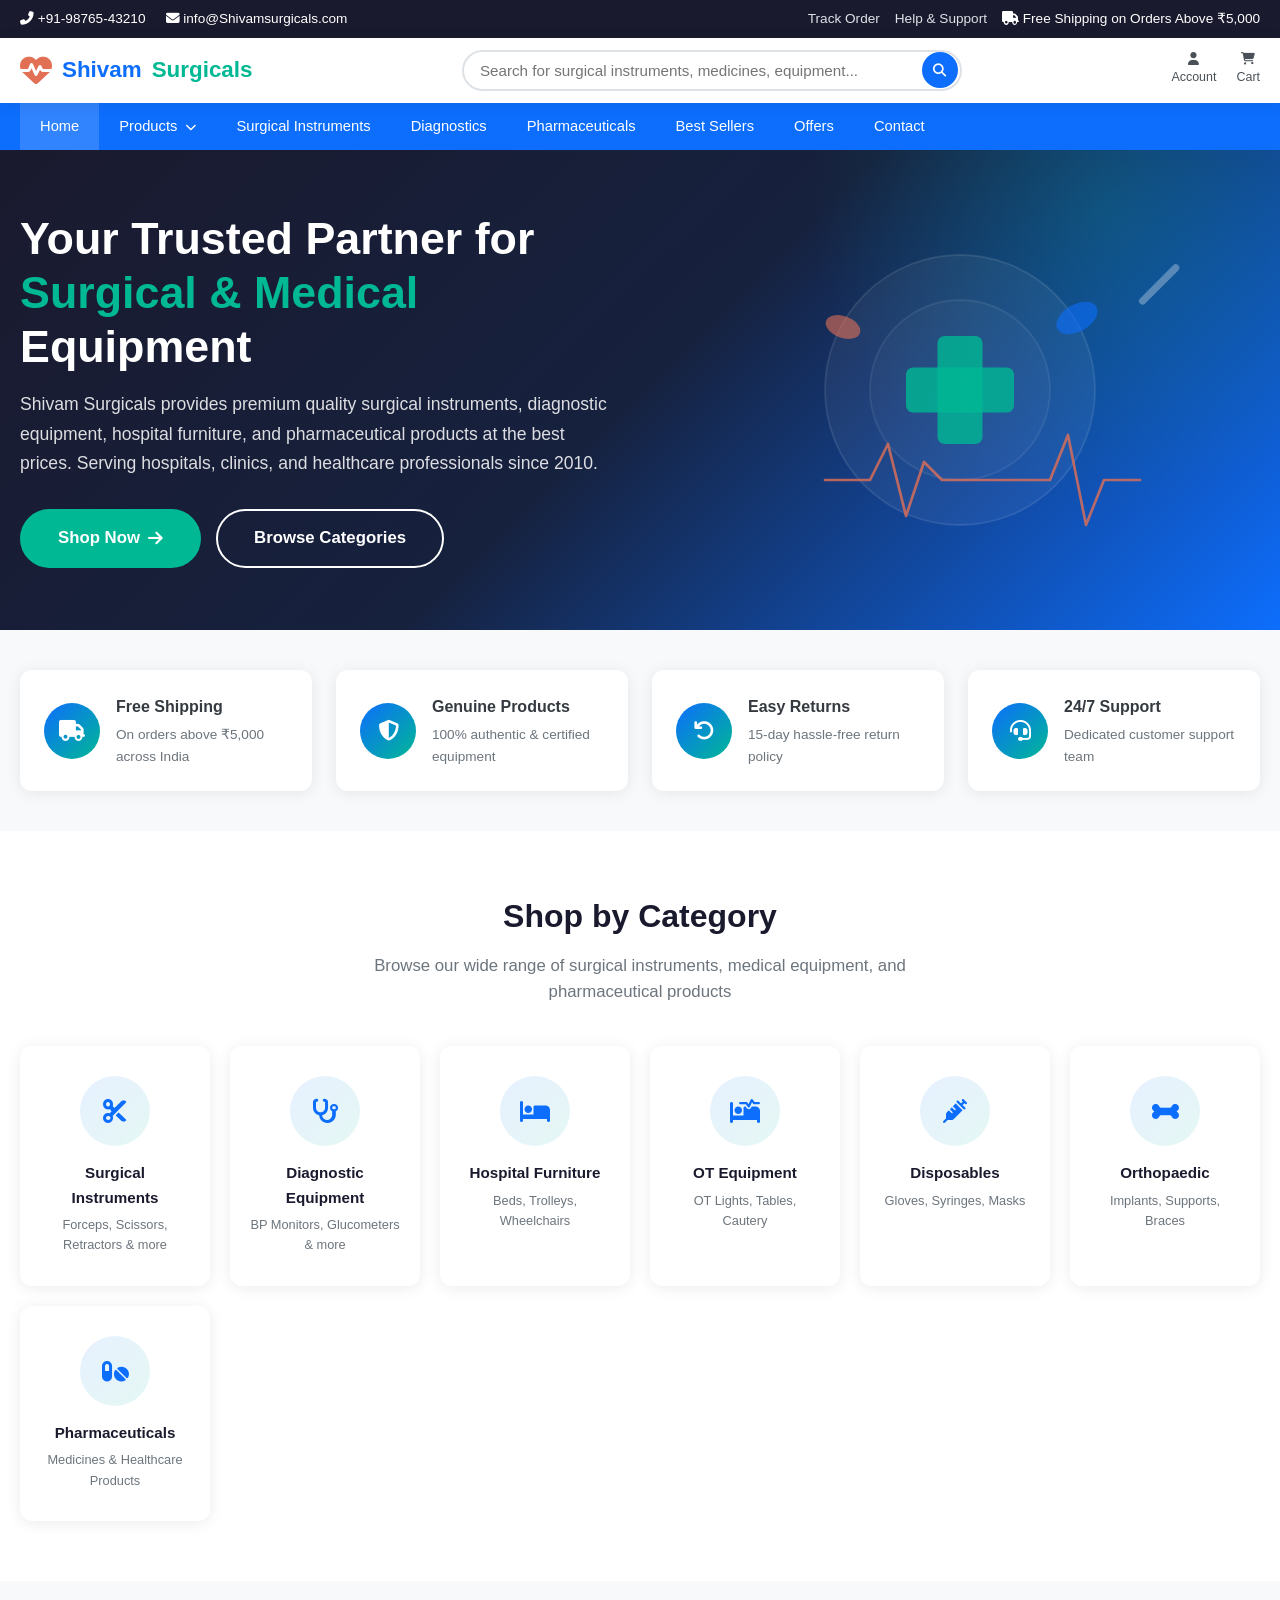
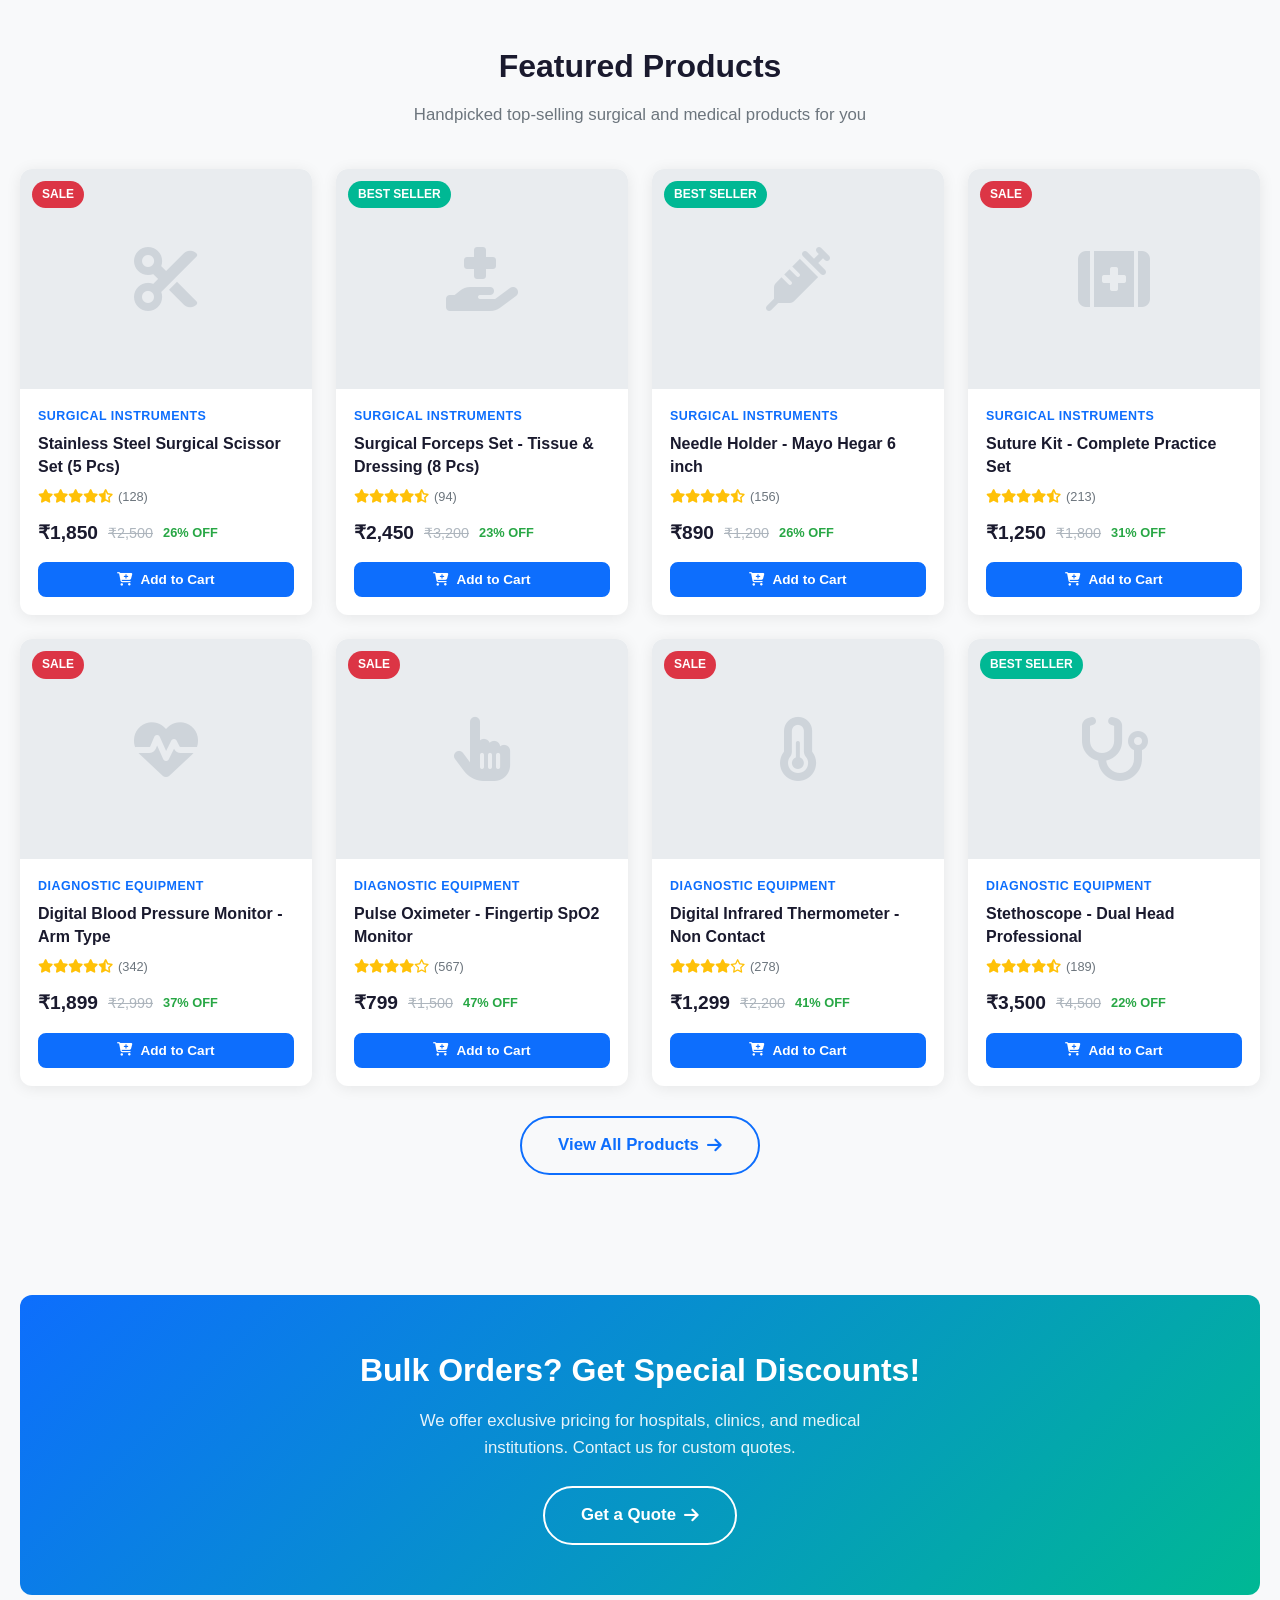
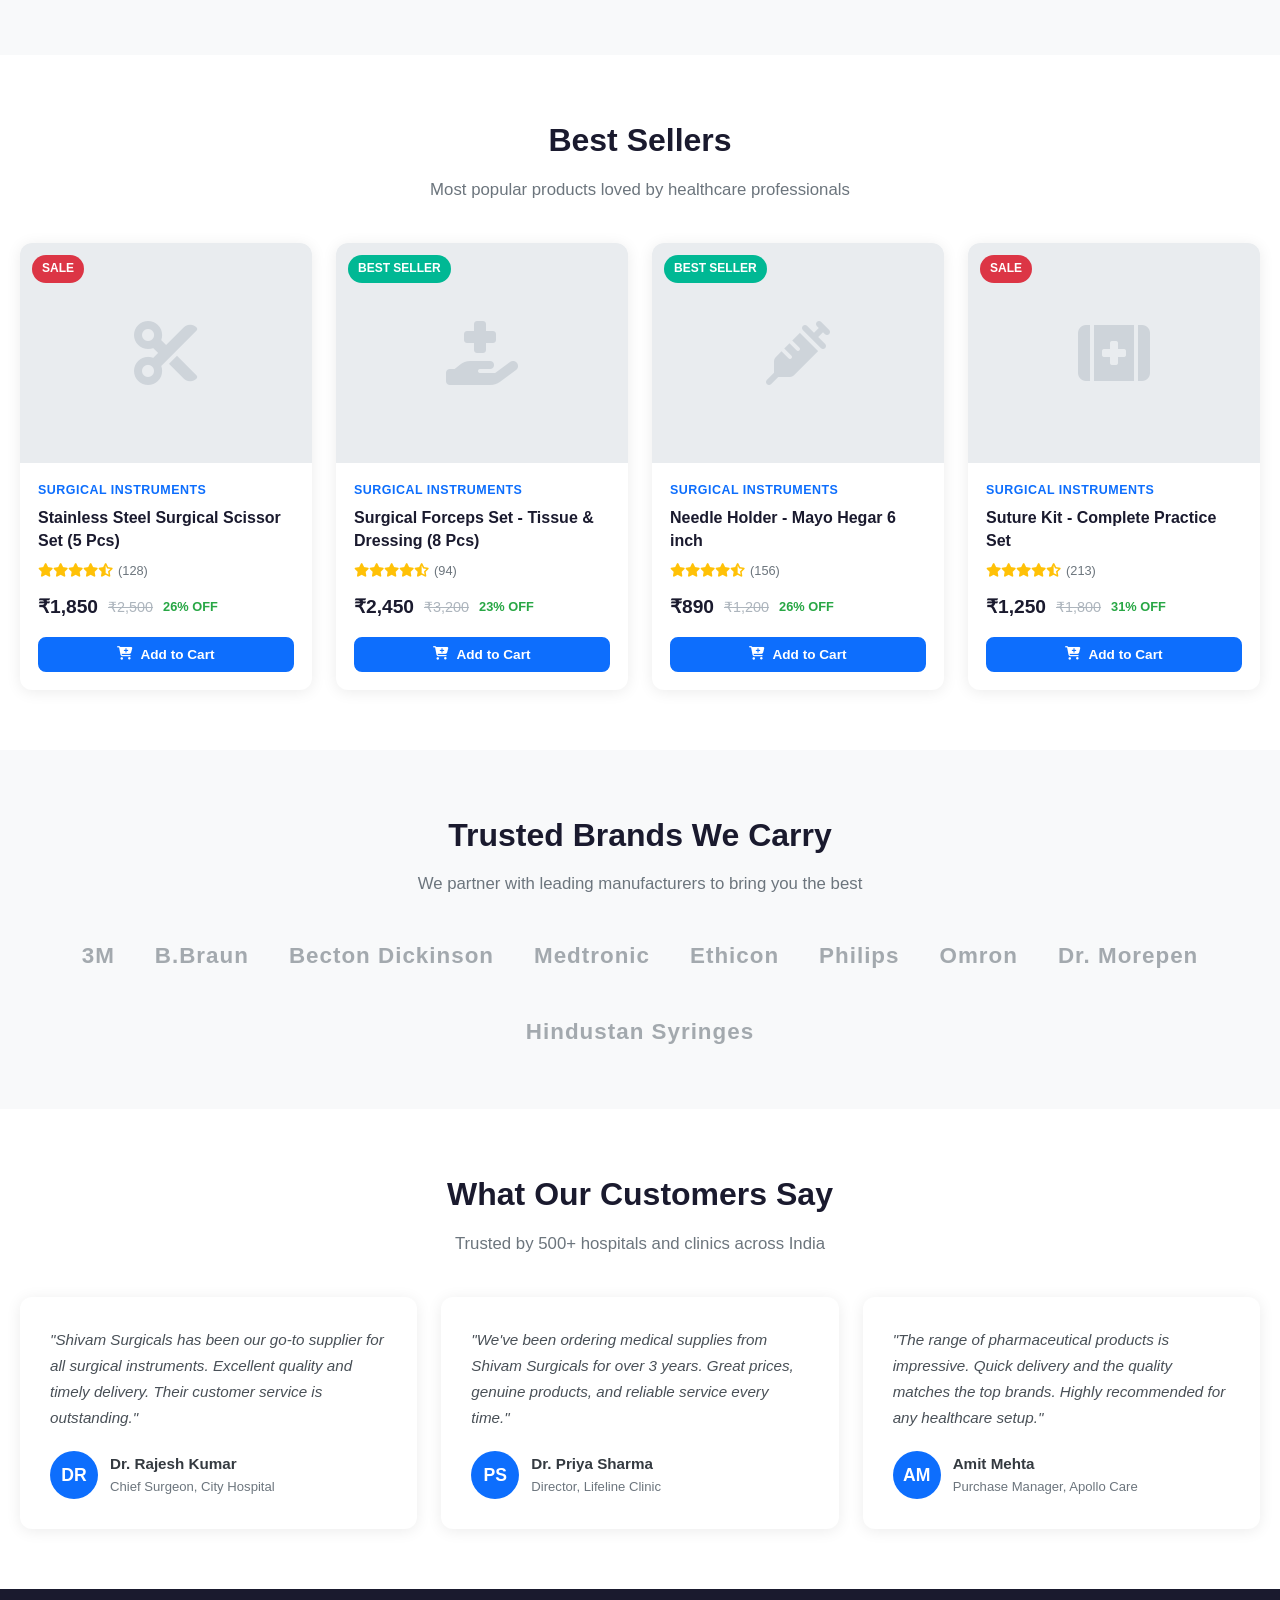
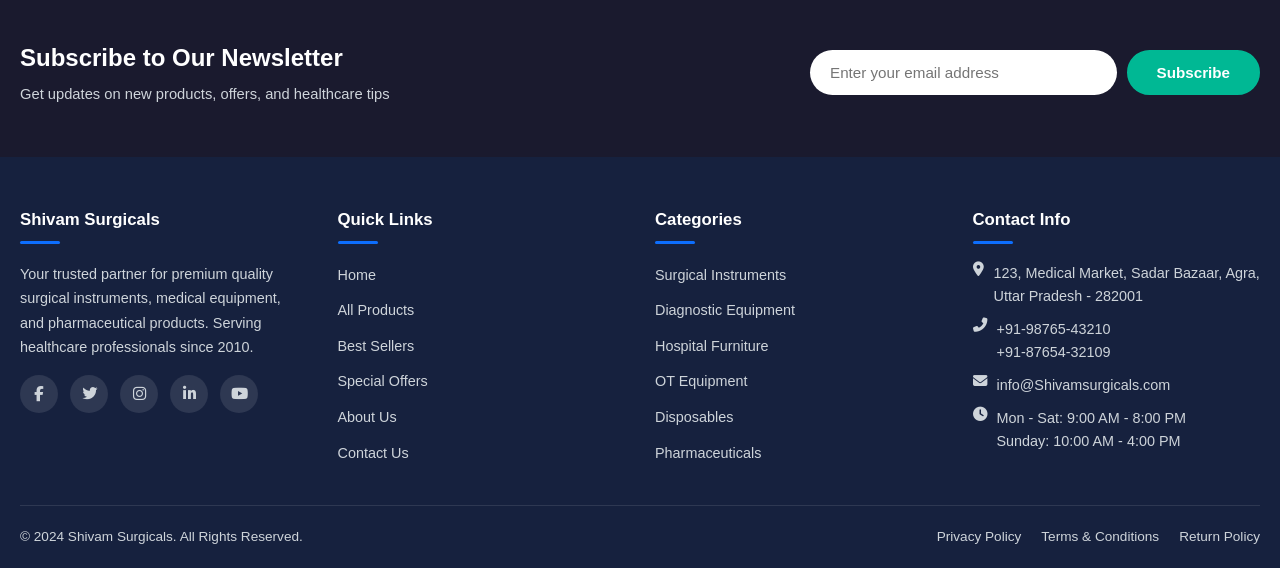
==== commit 967f7130: "Rename Shatakshi Surgicals to Shivam Surgicals" ====
--- a/index.html
+++ b/index.html
@@ -3,7 +3,7 @@
 <head>
     <meta charset="UTF-8">
     <meta name="viewport" content="width=device-width, initial-scale=1.0">
-    <title>Shatakshi Surgicals - Trusted Surgical & Pharmaceutical Equipment</title>
+    <title>Shivam Surgicals - Trusted Surgical & Pharmaceutical Equipment</title>
     <link rel="stylesheet" href="css/style.css">
     <link rel="stylesheet" href="https://cdnjs.cloudflare.com/ajax/libs/font-awesome/6.5.1/css/all.min.css">
 </head>
@@ -14,7 +14,7 @@
         <div class="container">
             <div class="top-bar-left">
                 <span><i class="fas fa-phone-alt"></i> +91-98765-43210</span>
-                <span><i class="fas fa-envelope"></i> info@shatakshisurgicals.com</span>
+                <span><i class="fas fa-envelope"></i> info@Shivamsurgicals.com</span>
             </div>
             <div class="top-bar-right">
                 <a href="#">Track Order</a>
@@ -29,7 +29,7 @@
         <div class="container">
             <a href="index.html" class="logo">
                 <i class="fas fa-heartbeat" style="font-size: 2rem; color: #e17055;"></i>
-                Shatakshi <span>Surgicals</span>
+                Shivam <span>Surgicals</span>
             </a>
 
             <div class="search-bar">
@@ -91,7 +91,7 @@
         <div class="container">
             <div class="hero-content">
                 <h1>Your Trusted Partner for <span>Surgical & Medical</span> Equipment</h1>
-                <p>Shatakshi Surgicals provides premium quality surgical instruments, diagnostic equipment, hospital furniture, and pharmaceutical products at the best prices. Serving hospitals, clinics, and healthcare professionals since 2010.</p>
+                <p>Shivam Surgicals provides premium quality surgical instruments, diagnostic equipment, hospital furniture, and pharmaceutical products at the best prices. Serving hospitals, clinics, and healthcare professionals since 2010.</p>
                 <div class="hero-btns">
                     <a href="products.html" class="btn btn-secondary btn-lg">Shop Now <i class="fas fa-arrow-right"></i></a>
                     <a href="#categories" class="btn btn-outline btn-lg">Browse Categories</a>
@@ -271,7 +271,7 @@
             </div>
             <div class="testimonials-grid">
                 <div class="testimonial-card">
-                    <div class="quote">"Shatakshi Surgicals has been our go-to supplier for all surgical instruments. Excellent quality and timely delivery. Their customer service is outstanding."</div>
+                    <div class="quote">"Shivam Surgicals has been our go-to supplier for all surgical instruments. Excellent quality and timely delivery. Their customer service is outstanding."</div>
                     <div class="author">
                         <div class="avatar">DR</div>
                         <div class="author-info">
@@ -281,7 +281,7 @@
                     </div>
                 </div>
                 <div class="testimonial-card">
-                    <div class="quote">"We've been ordering medical supplies from Shatakshi Surgicals for over 3 years. Great prices, genuine products, and reliable service every time."</div>
+                    <div class="quote">"We've been ordering medical supplies from Shivam Surgicals for over 3 years. Great prices, genuine products, and reliable service every time."</div>
                     <div class="author">
                         <div class="avatar">PS</div>
                         <div class="author-info">
@@ -323,7 +323,7 @@
         <div class="container">
             <div class="footer-grid">
                 <div class="footer-col">
-                    <h4>Shatakshi Surgicals</h4>
+                    <h4>Shivam Surgicals</h4>
                     <p>Your trusted partner for premium quality surgical instruments, medical equipment, and pharmaceutical products. Serving healthcare professionals since 2010.</p>
                     <div class="footer-social">
                         <a href="#"><i class="fab fa-facebook-f"></i></a>
@@ -368,7 +368,7 @@
                         </li>
                         <li>
                             <i class="fas fa-envelope"></i>
-                            <span>info@shatakshisurgicals.com</span>
+                            <span>info@Shivamsurgicals.com</span>
                         </li>
                         <li>
                             <i class="fas fa-clock"></i>
@@ -378,7 +378,7 @@
                 </div>
             </div>
             <div class="footer-bottom">
-                <p>&copy; 2024 Shatakshi Surgicals. All Rights Reserved.</p>
+                <p>&copy; 2024 Shivam Surgicals. All Rights Reserved.</p>
                 <div style="display:flex; gap:20px;">
                     <a href="#">Privacy Policy</a>
                     <a href="#">Terms & Conditions</a>
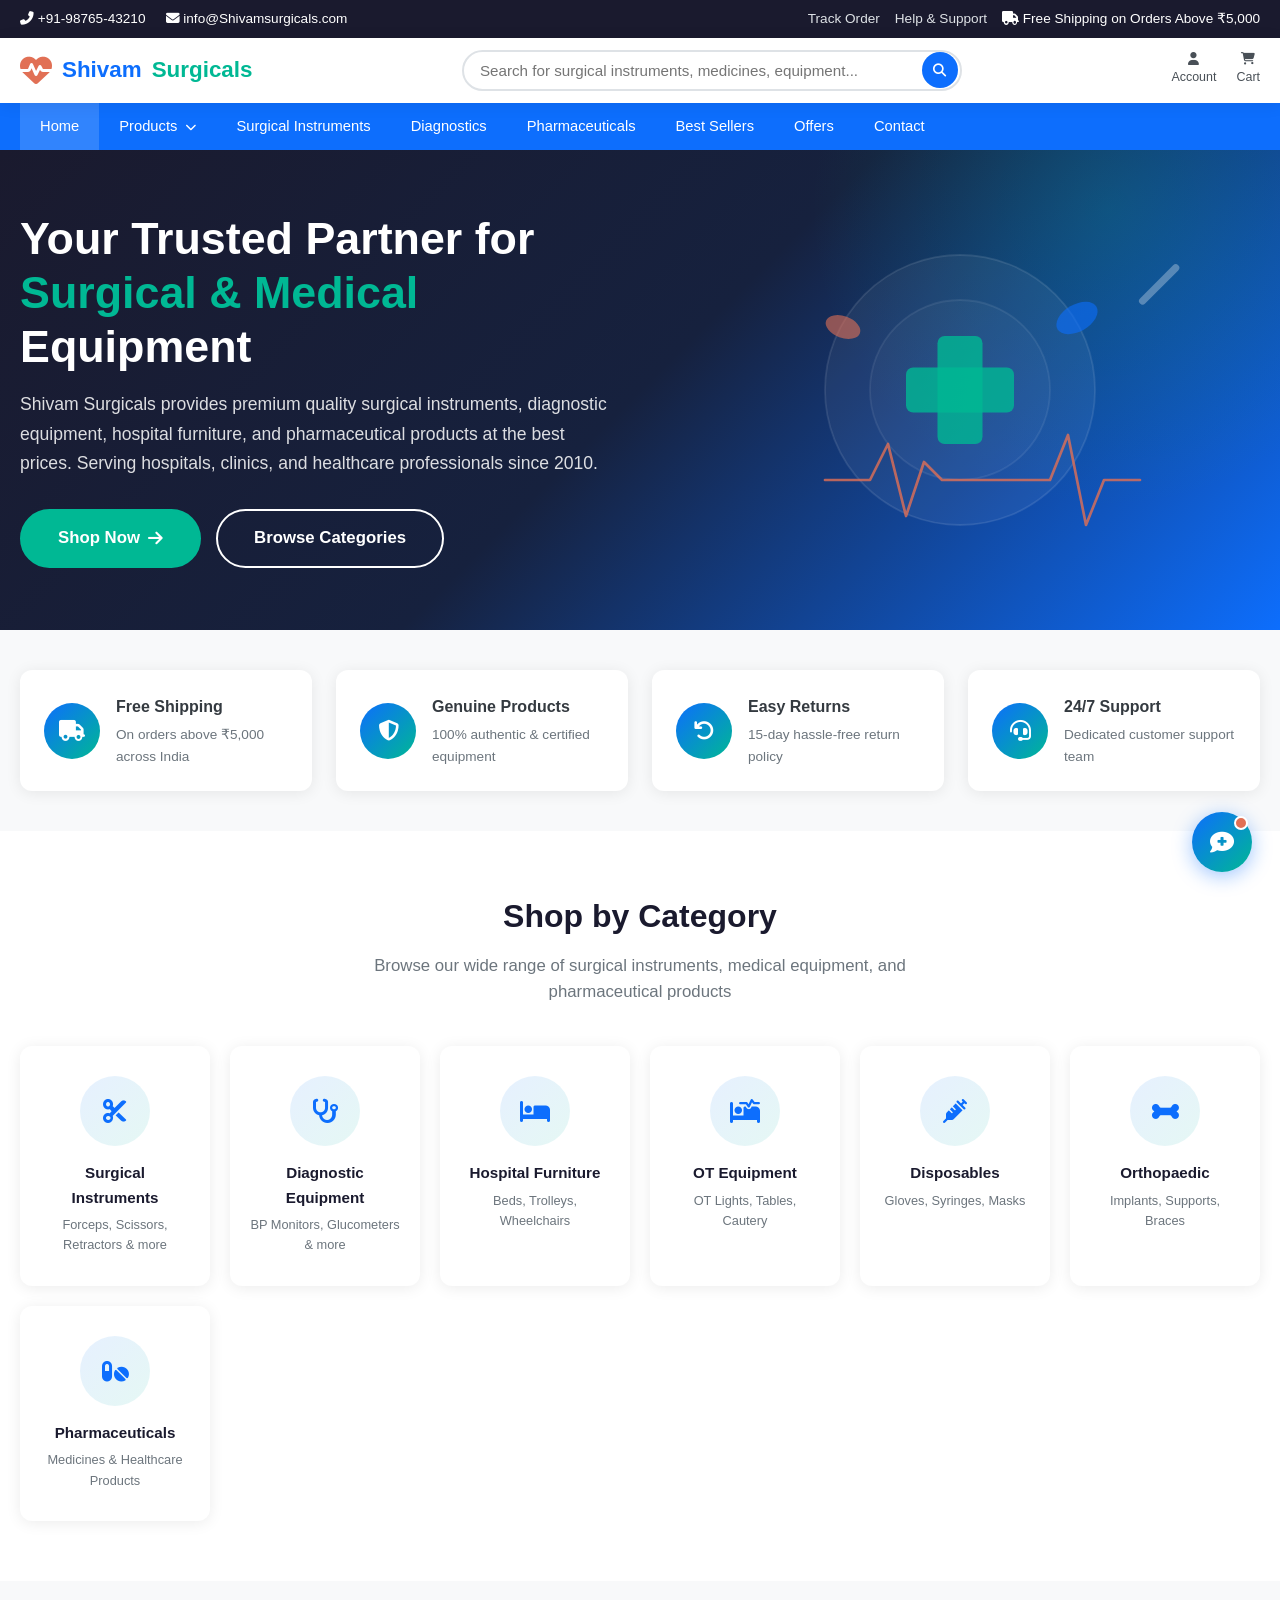
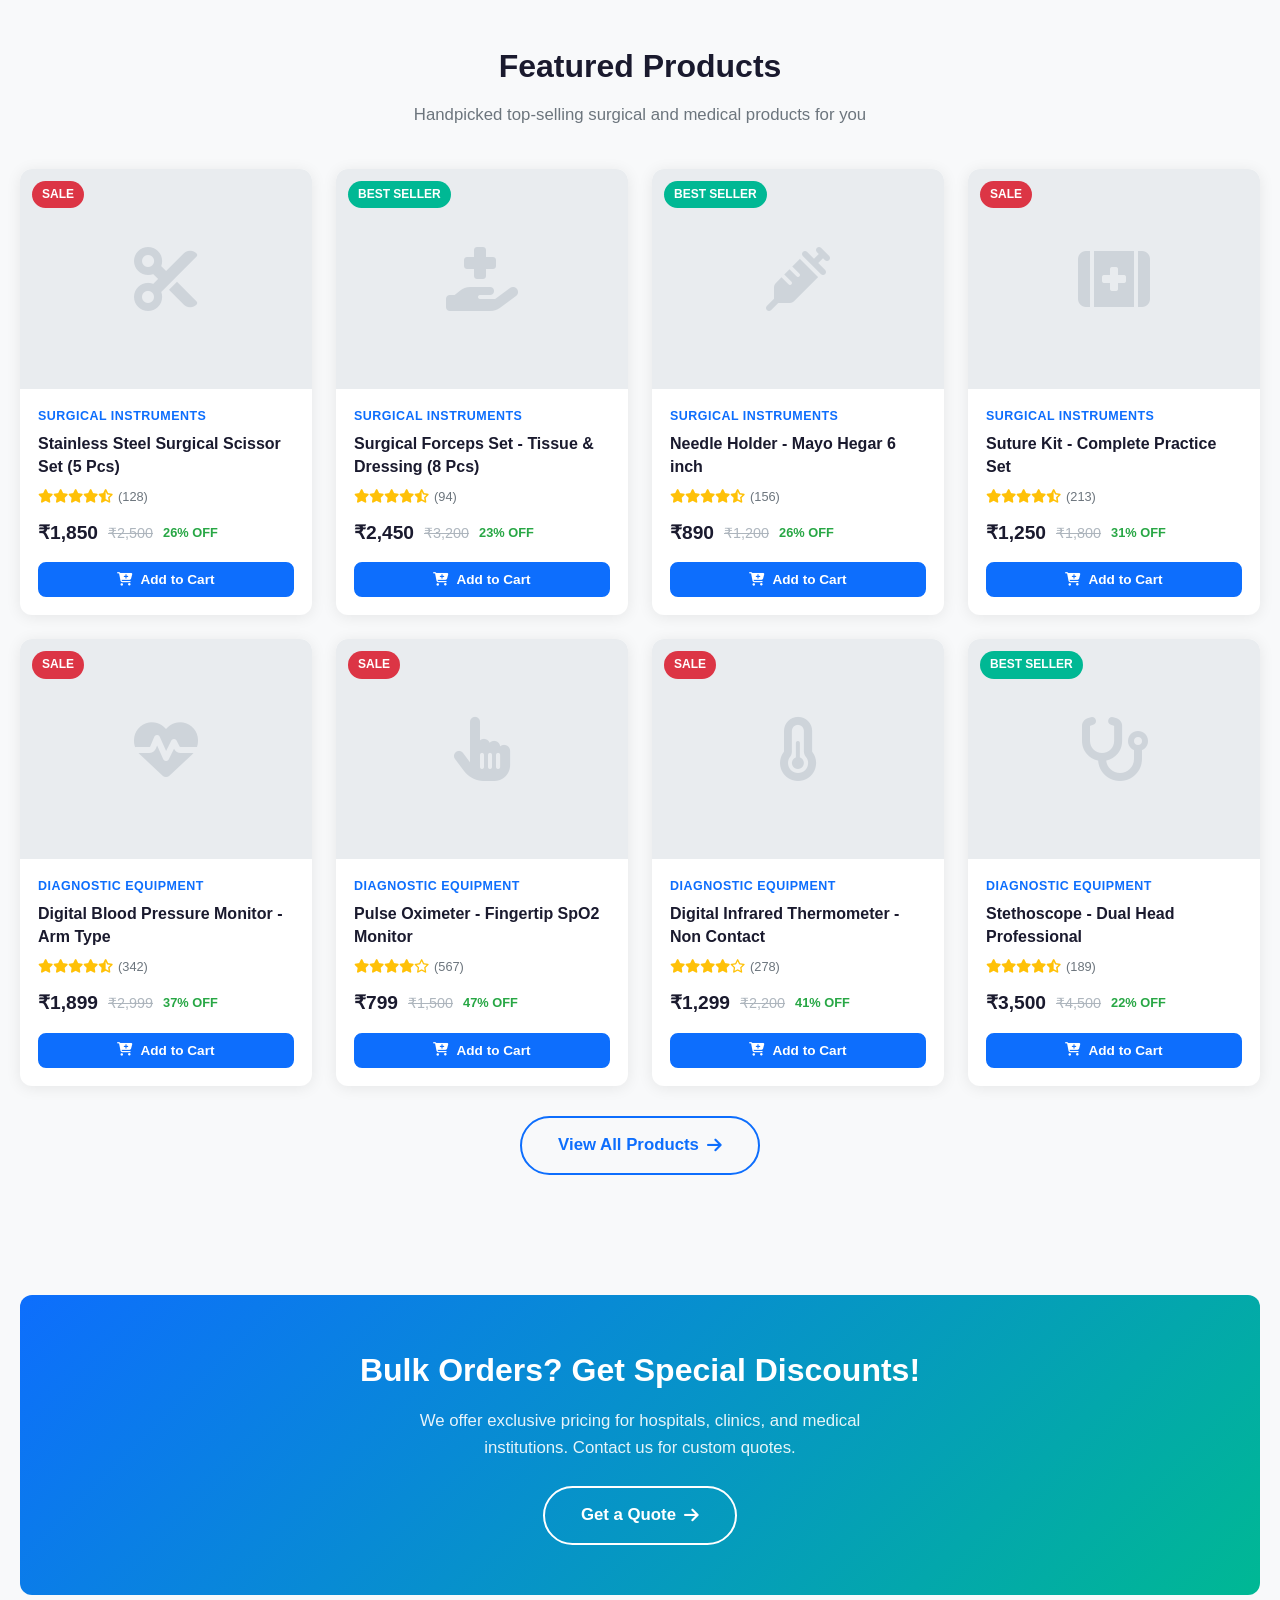
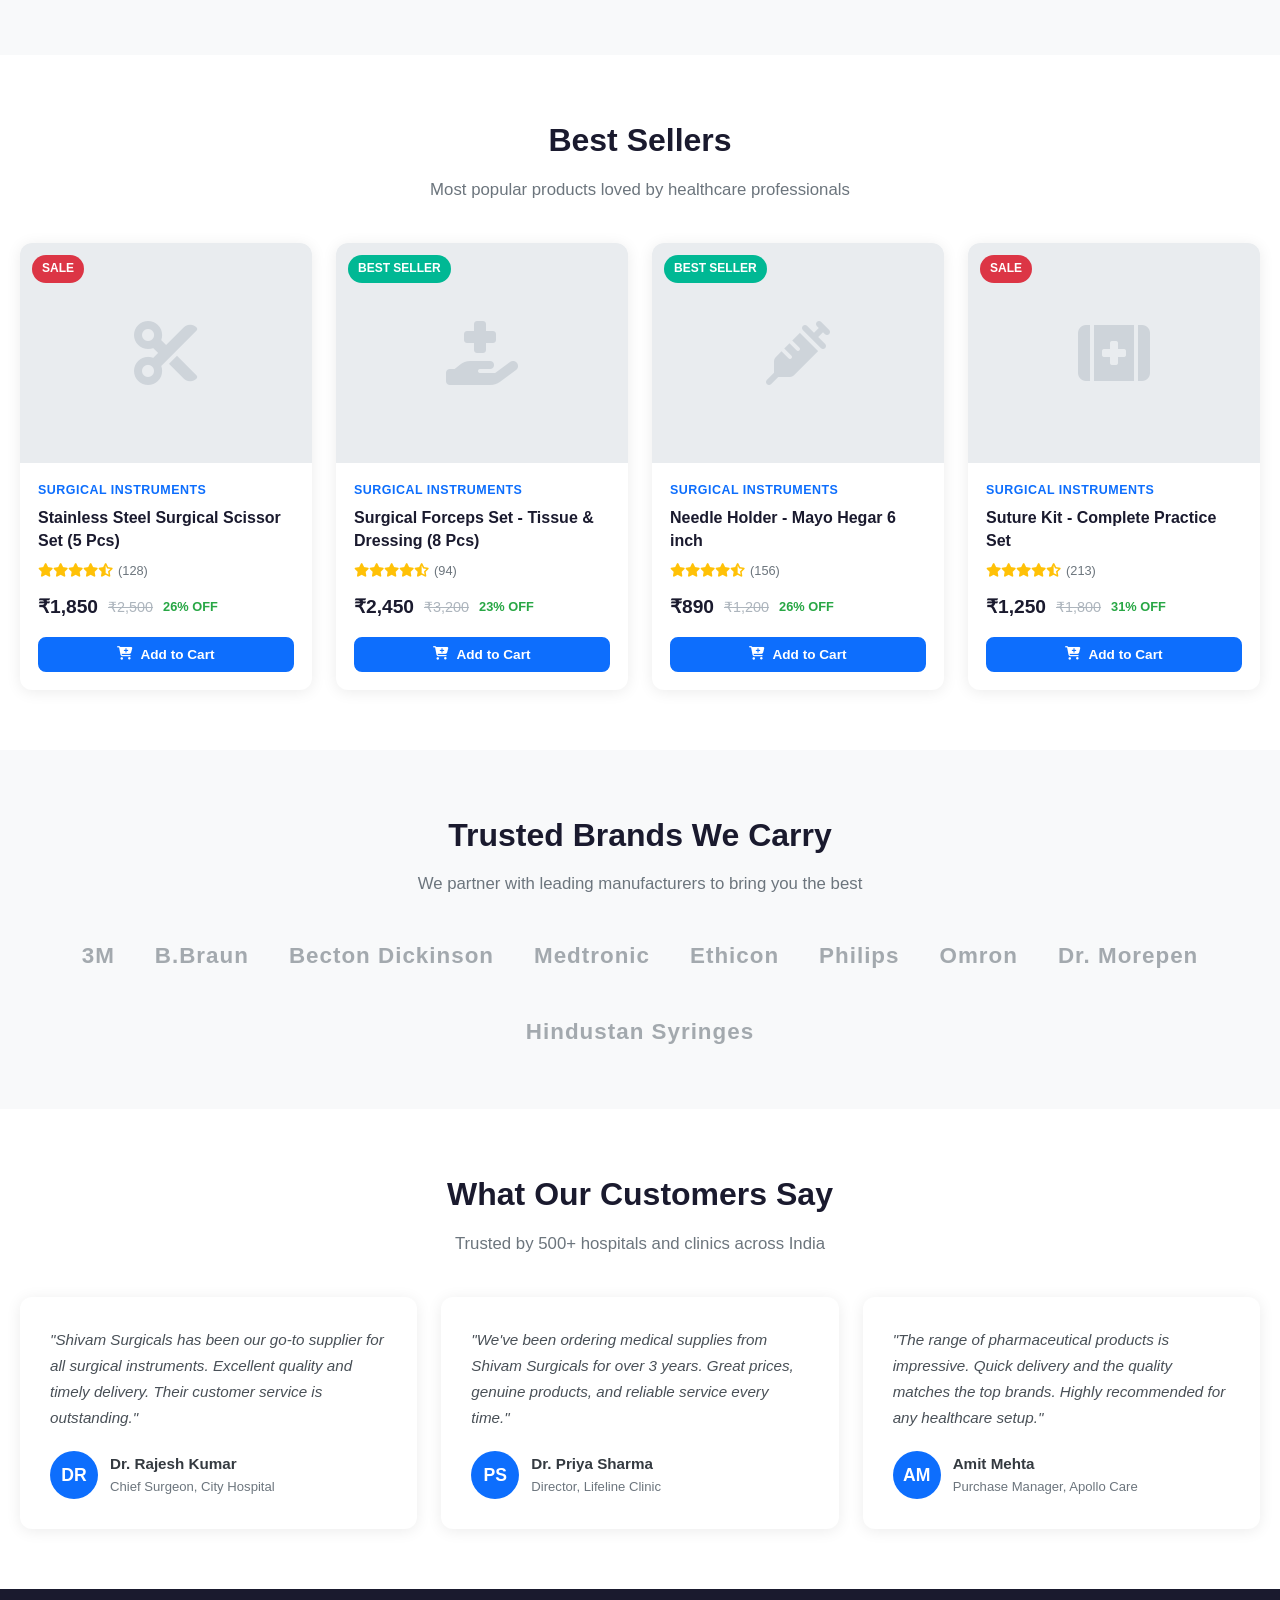
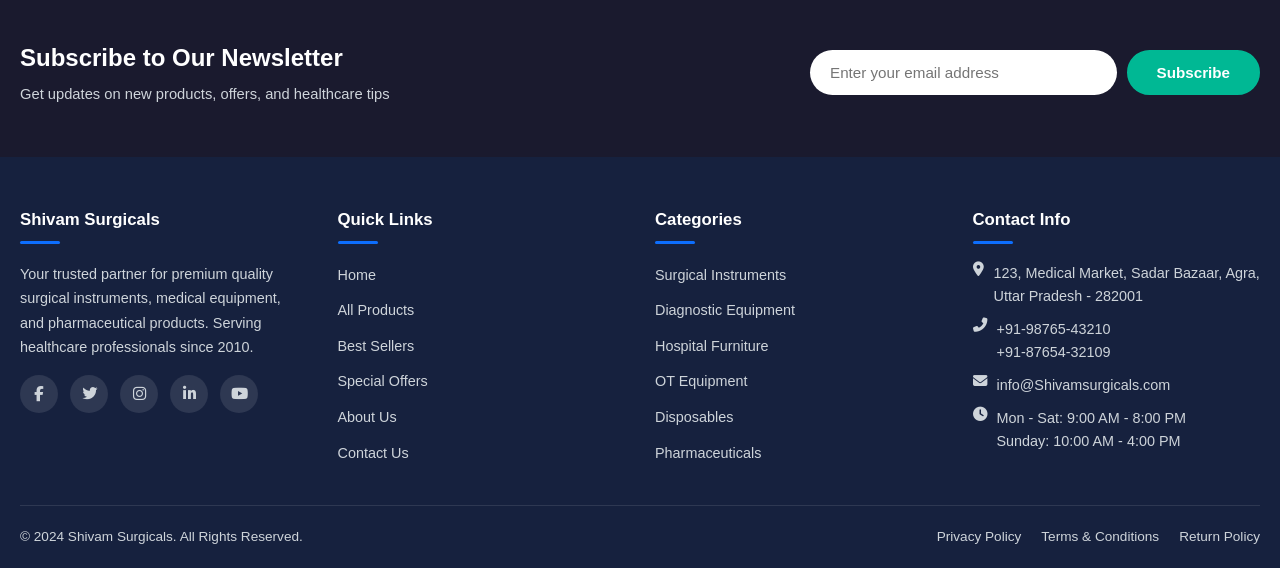
==== commit c5355ba2: "Add product chatbot assistant to all pages" ====
--- a/index.html
+++ b/index.html
@@ -398,6 +398,7 @@
 
     <script src="js/products-data.js"></script>
     <script src="js/app.js"></script>
+    <script src="js/chatbot.js"></script>
     <script>
         // Load featured products on homepage
         document.addEventListener('DOMContentLoaded', function() {
--- a/css/style.css
+++ b/css/style.css
@@ -1898,3 +1898,360 @@
 .mb-1 { margin-bottom: 10px; }
 .mb-2 { margin-bottom: 20px; }
 .mb-3 { margin-bottom: 30px; }
+
+/* ========== CHATBOT ========== */
+.chatbot-toggle {
+    position: fixed;
+    bottom: 28px;
+    right: 28px;
+    width: 60px;
+    height: 60px;
+    border-radius: 50%;
+    background: linear-gradient(135deg, var(--primary), var(--secondary));
+    color: var(--white);
+    border: none;
+    cursor: pointer;
+    box-shadow: 0 4px 20px rgba(13, 110, 253, 0.4);
+    display: flex;
+    align-items: center;
+    justify-content: center;
+    font-size: 1.5rem;
+    z-index: 3000;
+    transition: var(--transition);
+}
+
+.chatbot-toggle:hover {
+    transform: scale(1.08);
+    box-shadow: 0 6px 28px rgba(13, 110, 253, 0.5);
+}
+
+.chatbot-toggle .badge-dot {
+    position: absolute;
+    top: 4px;
+    right: 4px;
+    width: 14px;
+    height: 14px;
+    background: var(--accent);
+    border-radius: 50%;
+    border: 2px solid var(--white);
+    animation: chatbot-pulse 2s infinite;
+}
+
+@keyframes chatbot-pulse {
+    0%, 100% { transform: scale(1); }
+    50% { transform: scale(1.3); }
+}
+
+.chatbot-window {
+    position: fixed;
+    bottom: 100px;
+    right: 28px;
+    width: 380px;
+    max-height: 550px;
+    background: var(--white);
+    border-radius: var(--radius-lg);
+    box-shadow: 0 10px 50px rgba(0, 0, 0, 0.2);
+    display: flex;
+    flex-direction: column;
+    z-index: 3001;
+    overflow: hidden;
+    opacity: 0;
+    visibility: hidden;
+    transform: translateY(20px) scale(0.95);
+    transition: all 0.3s cubic-bezier(0.4, 0, 0.2, 1);
+}
+
+.chatbot-window.open {
+    opacity: 1;
+    visibility: visible;
+    transform: translateY(0) scale(1);
+}
+
+.chatbot-header {
+    background: linear-gradient(135deg, var(--primary), var(--secondary));
+    color: var(--white);
+    padding: 16px 20px;
+    display: flex;
+    align-items: center;
+    justify-content: space-between;
+    flex-shrink: 0;
+}
+
+.chatbot-header-info {
+    display: flex;
+    align-items: center;
+    gap: 12px;
+}
+
+.chatbot-avatar {
+    width: 40px;
+    height: 40px;
+    border-radius: 50%;
+    background: rgba(255, 255, 255, 0.2);
+    display: flex;
+    align-items: center;
+    justify-content: center;
+    font-size: 1.2rem;
+}
+
+.chatbot-header-text h4 {
+    font-size: 0.95rem;
+    font-weight: 700;
+    margin-bottom: 2px;
+}
+
+.chatbot-header-text p {
+    font-size: 0.75rem;
+    opacity: 0.85;
+}
+
+.chatbot-close {
+    background: rgba(255, 255, 255, 0.15);
+    border: none;
+    color: var(--white);
+    width: 32px;
+    height: 32px;
+    border-radius: 50%;
+    display: flex;
+    align-items: center;
+    justify-content: center;
+    cursor: pointer;
+    font-size: 0.9rem;
+    transition: var(--transition);
+}
+
+.chatbot-close:hover {
+    background: rgba(255, 255, 255, 0.3);
+}
+
+.chatbot-messages {
+    flex: 1;
+    overflow-y: auto;
+    padding: 16px;
+    display: flex;
+    flex-direction: column;
+    gap: 12px;
+    max-height: 360px;
+    min-height: 280px;
+    background: var(--gray-100);
+}
+
+.chatbot-messages::-webkit-scrollbar {
+    width: 5px;
+}
+
+.chatbot-messages::-webkit-scrollbar-thumb {
+    background: var(--gray-300);
+    border-radius: 10px;
+}
+
+.chat-message {
+    display: flex;
+    gap: 8px;
+    max-width: 88%;
+    animation: chatFadeIn 0.3s ease;
+}
+
+@keyframes chatFadeIn {
+    from { opacity: 0; transform: translateY(8px); }
+    to { opacity: 1; transform: translateY(0); }
+}
+
+.chat-message.bot {
+    align-self: flex-start;
+}
+
+.chat-message.user {
+    align-self: flex-end;
+    flex-direction: row-reverse;
+}
+
+.chat-message .msg-avatar {
+    width: 30px;
+    height: 30px;
+    min-width: 30px;
+    border-radius: 50%;
+    display: flex;
+    align-items: center;
+    justify-content: center;
+    font-size: 0.75rem;
+    font-weight: 700;
+    flex-shrink: 0;
+}
+
+.chat-message.bot .msg-avatar {
+    background: linear-gradient(135deg, var(--primary), var(--secondary));
+    color: var(--white);
+}
+
+.chat-message.user .msg-avatar {
+    background: var(--gray-300);
+    color: var(--gray-700);
+}
+
+.chat-bubble {
+    padding: 10px 14px;
+    border-radius: 16px;
+    font-size: 0.88rem;
+    line-height: 1.5;
+    word-wrap: break-word;
+}
+
+.chat-message.bot .chat-bubble {
+    background: var(--white);
+    color: var(--gray-800);
+    border-bottom-left-radius: 4px;
+    box-shadow: 0 1px 4px rgba(0, 0, 0, 0.06);
+}
+
+.chat-message.user .chat-bubble {
+    background: var(--primary);
+    color: var(--white);
+    border-bottom-right-radius: 4px;
+}
+
+.chat-bubble a {
+    color: var(--primary);
+    font-weight: 600;
+    text-decoration: underline;
+}
+
+.chat-message.user .chat-bubble a {
+    color: #cfe2ff;
+}
+
+.chat-bubble .product-chip {
+    display: inline-flex;
+    align-items: center;
+    gap: 6px;
+    background: var(--gray-100);
+    padding: 6px 10px;
+    border-radius: 8px;
+    margin: 6px 4px 2px 0;
+    font-size: 0.82rem;
+    color: var(--dark);
+    cursor: pointer;
+    transition: var(--transition);
+    border: 1px solid var(--gray-200);
+}
+
+.chat-bubble .product-chip:hover {
+    background: var(--primary);
+    color: var(--white);
+    border-color: var(--primary);
+}
+
+.chat-bubble .product-chip .chip-price {
+    font-weight: 700;
+    color: var(--primary);
+}
+
+.chat-bubble .product-chip:hover .chip-price {
+    color: #cfe2ff;
+}
+
+.chat-quick-replies {
+    display: flex;
+    flex-wrap: wrap;
+    gap: 6px;
+    margin-top: 8px;
+}
+
+.chat-quick-replies button {
+    background: var(--white);
+    border: 1.5px solid var(--primary);
+    color: var(--primary);
+    padding: 6px 12px;
+    border-radius: 20px;
+    font-size: 0.8rem;
+    font-weight: 600;
+    cursor: pointer;
+    transition: var(--transition);
+}
+
+.chat-quick-replies button:hover {
+    background: var(--primary);
+    color: var(--white);
+}
+
+.chatbot-input {
+    display: flex;
+    gap: 8px;
+    padding: 12px 16px;
+    border-top: 1px solid var(--gray-200);
+    background: var(--white);
+    flex-shrink: 0;
+}
+
+.chatbot-input input {
+    flex: 1;
+    border: 1.5px solid var(--gray-300);
+    border-radius: 24px;
+    padding: 10px 16px;
+    font-size: 0.88rem;
+    background: var(--gray-100);
+}
+
+.chatbot-input input:focus {
+    border-color: var(--primary);
+    background: var(--white);
+}
+
+.chatbot-input button {
+    width: 40px;
+    height: 40px;
+    border-radius: 50%;
+    background: var(--primary);
+    color: var(--white);
+    border: none;
+    cursor: pointer;
+    display: flex;
+    align-items: center;
+    justify-content: center;
+    font-size: 0.95rem;
+    transition: var(--transition);
+    flex-shrink: 0;
+}
+
+.chatbot-input button:hover {
+    background: var(--primary-dark);
+}
+
+.typing-indicator {
+    display: flex;
+    gap: 4px;
+    padding: 4px 0;
+}
+
+.typing-indicator span {
+    width: 7px;
+    height: 7px;
+    background: var(--gray-400);
+    border-radius: 50%;
+    animation: typingBounce 1.4s infinite;
+}
+
+.typing-indicator span:nth-child(2) { animation-delay: 0.2s; }
+.typing-indicator span:nth-child(3) { animation-delay: 0.4s; }
+
+@keyframes typingBounce {
+    0%, 60%, 100% { transform: translateY(0); }
+    30% { transform: translateY(-6px); }
+}
+
+@media (max-width: 480px) {
+    .chatbot-window {
+        right: 10px;
+        left: 10px;
+        bottom: 90px;
+        width: auto;
+        max-height: 70vh;
+    }
+
+    .chatbot-toggle {
+        bottom: 18px;
+        right: 18px;
+        width: 54px;
+        height: 54px;
+    }
+}
